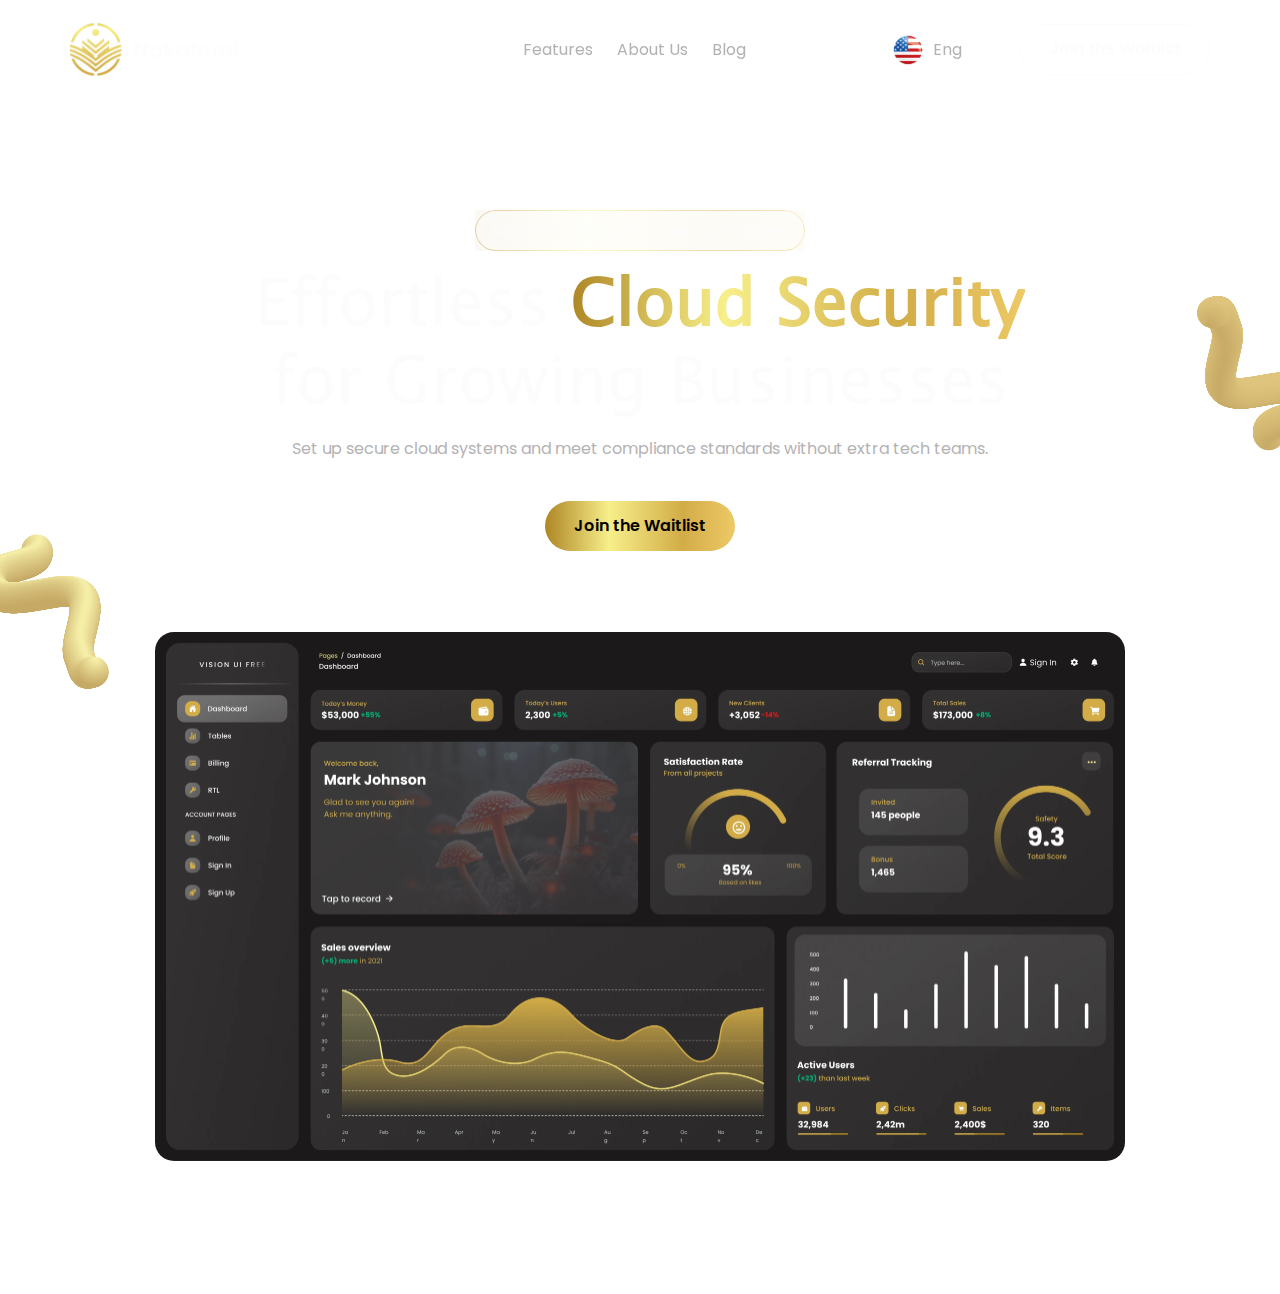
==== index.html @ a2f13bdf "remove-extra class" ====
<!DOCTYPE html>
<html lang="en">

<head>
    <meta charset="UTF-8">
    <meta name="viewport" content="width=device-width, initial-scale=1.0">
    <title>nakatomi</title>
    <link href="https://cdn.jsdelivr.net/npm/bootstrap@5.3.3/dist/css/bootstrap.min.css" rel="stylesheet"
        integrity="sha384-QWTKZyjpPEjISv5WaRU9OFeRpok6YctnYmDr5pNlyT2bRjXh0JMhjY6hW+ALEwIH" crossorigin="anonymous">
    <link rel="stylesheet" href="./assets/css/style.css">
</head>

<body>
    <header class="position-relative hero-bg">
        <!-- ellipse -->
        <div class="position-absolute hero-left-ellipse-pos">
            <img class="ellipse-opacity" src="./assets/images/svg/hero-left-ellip.svg" alt="hero-left-ellipse">
        </div>
        <div class="position-absolute hero-right-ellipse-pos d-md-block d-none">
            <img class="ellipse-opacity" src="./assets/images/svg/hero-right-ellip.svg" alt="hero-right-ellip">
        </div>

        <!--=-=-=-=-=-=-=-=-=-=-=-=- NAVBAR =-=-=-=-=-=-=-=-=-=-=-= -->
        <nav class="nav-py nav-modification position-relative z-99">
            <div class="container">
                <div class="d-flex align-items-center justify-content-between">
                    <a href="/" aria-label="page logo" class=""><img width="171" height="53"
                            src="./assets/images/webp/page-logo.webp" class="NakatomiCoLogo w-100" alt="bill-logo"></a>
                    <div class="d-flex align-items-center nav-gap">
                        <ul class="mb-0  ps-0 d-flex gap-4 align-items-center mobile-view">
                            <li>
                                <a onclick="closeNav()" aria-label="Features"
                                    class="nav-items fw-normal fs-md leading-117" href="#features">Features</a>
                            </li>
                            <li>
                                <a onclick="closeNav()" aria-label="About link"
                                    class="nav-items fw-normal fs-md leading-117" href="#about">About Us</a>
                            </li>
                            <li>
                                <a onclick="closeNav()" aria-label="Blog link"
                                    class="nav-items fw-normal fs-md leading-117" href="#blog">Blog</a>
                            </li>
                            <li class="d-sm-none">
                                <a href="#joinWaitlist" onclick="closeNav()">
                                    <button aria-label="join Waitlist"
                                        class="nav-btn d-sm-none d-block d-flex align-items-center fw-semibold fs-md leading-117">Join
                                        the Waitlist
                                    </button>
                                </a>
                            </li>
                        </ul>
                        <div class="d-flex align-items-center gap-4">
                            <div class="d-flex align-items-center gap-4">
                                <!-- dropdown -->
                                <div class="d-md-flex d-none align-items-center gap-10 language-btn  position-relative" onClick="toggleClass(event)">
                                    <img src="./assets/images/svg/united-kingdom.svg" alt="united-kingdom">
                                    <div class="d-flex align-items-center gap-10">
                                        <p class="fw-normal fs-md leading-150 clr-light-gray mb-0">Eng</p>
                                        <svg id="dropdown-arrow"  class="arrow" width="11" height="6" viewBox="0 0 11 6" fill="none"
                                            xmlns="http://www.w3.org/2000/svg">
                                            <path opacity="0.7" fill-rule="evenodd" clip-rule="evenodd"
                                                d="M0.351707 0.0401261C0.0763252 0.14691 -0.0635535 0.442275 0.0279114 0.72388C0.0635622 0.833646 0.175641 0.94844 2.61004 3.36866C4.46351 5.21138 5.18052 5.91109 5.24922 5.94424C5.38007 6.00739 5.52237 6.01709 5.66199 5.97237C5.77176 5.93723 5.8922 5.82124 8.32469 3.40839C10.3001 1.44894 10.8823 0.859697 10.9164 0.785377C10.9406 0.732656 10.9693 0.672884 10.9802 0.652542C11.0075 0.601929 11.0062 0.417033 10.9787 0.433904C10.9669 0.441146 10.9572 0.431752 10.9572 0.413007C10.9572 0.351041 10.8758 0.219122 10.7901 0.142224C10.6293 -0.00205074 10.3911 -0.0376027 10.1904 0.0527153C10.1368 0.0768071 9.33713 0.855182 7.79866 2.38066L5.48736 4.67241L3.16535 2.36937C1.03533 0.256761 0.834579 0.0634724 0.737623 0.0317759C0.600297 -0.0131061 0.482426 -0.01055 0.351707 0.0401261ZM0.00247113 0.551061C0.00247113 0.615498 0.00648238 0.641848 0.0113945 0.60964C0.0163067 0.577433 0.0163067 0.52469 0.0113945 0.492483C0.00648238 0.460275 0.00247113 0.486625 0.00247113 0.551061Z"
                                                fill="#FCFCFC" />
                                        </svg>
                                    </div>
                                    <div id="btn"
                                        class="d-flex flex-column gap-2 position-absolute dropdown-modification dropdown-position">
                                        <span
                                            class="fw-normal fs-md leading-150 text-black hover cursor-poniter">hindi</span>
                                        <span
                                            class="fw-normal fs-md leading-150 text-black hover cursor-poniter">Franch</span>
                                    </div>
                                </div>
                                <a href="#joinWaitlist">
                                    <button aria-label="join Waitlist"
                                        class="nav-btn d-none d-sm-block d-flex align-items-center fw-semibold fs-md leading-117">Join
                                        the Waitlist
                                    </button>
                                </a>
                            </div>
                            <div class="menu d-lg-none" onclick="openNav()">
                                <span></span>
                                <span class="my-2"></span>
                                <span></span>
                            </div>
                        </div>
                    </div>
                </div>
            </div>
        </nav>
        <!-- hero -->
        <div class="hero-padding">
            <div class="container">
                <div class="secure-text mx-auto">
                    <p class="ff-lucida fw-normal fs-sm leading-150 clr-white-smoke text-center mb-0">Secure Your Cloud,
                        Focus on Your Business</p>
                </div>
                <h1
                    class="ff-lucida fw-normal fs-5xl leading-120 max-w-817 clr-white-smoke text-center mx-auto pb-lg-1 pb-2 mb-lg-3 mb-0">
                    Effortless <span class="gradient-text fw-semibold ff-lucida">Cloud Security</span> for Growing
                    Businesses</h1>
                <p class="fw-normal fs-md leading-150 clr-light-gray text-center pb-md-4 pb-3 mb-lg-3 mb-0">Set up
                    secure
                    cloud systems and
                    meet compliance standards without extra tech teams.</p>
                <div class="mx-auto text-center"><button
                        class="common-btn fw-semibold fs-md leading-150 clr-dark-black hero-btn-mb">Join the
                        Waitlist</button></div>
                <div class="mx-auto text-center"><img width="970" height="529"
                        class="object-fit-cover object-position-top dashboard-image w-100"
                        src="./assets/images/webp/Dashboard.webp" alt="Dashboard"></div>
            </div>
        </div>
    </header>
    <script src="https://cdn.jsdelivr.net/npm/bootstrap@5.3.3/dist/js/bootstrap.bundle.min.js"
        integrity="sha384-YvpcrYf0tY3lHB60NNkmXc5s9fDVZLESaAA55NDzOxhy9GkcIdslK1eN7N6jIeHz"
        crossorigin="anonymous"></script>
    <script src="./assets/js/main.js"></script>
</body>

</html>
---- assets/css/style.css ----
@import url('https://fonts.googleapis.com/css2?family=Poppins:ital,wght@0,100;0,200;0,300;0,400;0,500;0,600;0,700;0,800;0,900;1,100;1,200;1,300;1,400;1,500;1,600;1,700;1,800;1,900&display=swap');
@import url(./root.css);

* {
    margin: 0;
    padding: 0;
    text-decoration: none !important;
    list-style-type: none !important;
    box-sizing: border-box;
    font-family: "Poppins", sans-serif;
}

@font-face {
    font-family: Lucida;
    src: url("/assets/fonts/lucida-sans/l_10646.ttf");
    font-display: swap;
}

.ff-lucida {
    font-family: "Lucida", sans-serif;
}

.container {
    max-width: 100% !important;
    padding-left: 20px !important;
    padding-right: 20px !important;
}

.gap-10 {
    gap: 10px;
}

.hero-bg {
    background-image: url(../images/png/hero-bg.png);
    background-size: 100% 100%;
    background-position: center;
}

.nav-modification {
    border-bottom: 1px solid;
    border-image: linear-gradient(90deg, rgba(255, 255, 255, 0) 10.42%, rgba(255, 255, 255, 0.2) 50%, rgba(255, 255, 255, 0) 89.59%)1;
    background: #FFFFFF05;
    backdrop-filter: blur(7px)
}

.nav-py {
    padding-top: 23px;
    padding-bottom: 23px;
}

.nav-gap {
    gap: 134px;
}

.language-btn {
    border: 1px solid var(--semi-transparent-white);
    backdrop-filter: blur(20px);
    background: var(--light-white);
    border-radius: 119px;
    padding: 8px 12px;
    cursor: pointer;
}

.nav-items {
    position: relative;
    color: var(--light-gray);
    transition: all 300ms linear;
}

.nav-items::after {
    position: absolute;
    content: "";
    bottom: -15%;
    left: 50%;
    width: 0;
    height: 1.2px;
    background: linear-gradient(90deg, #AE8625 0%, #F7EF8A 33.73%, #D2AC47 72.49%, #EDC967 100%);
    transition: all 0.3s linear;
    transform: translateX(-50%);
}

.nav-items:hover::after {
    width: 100%;
    right: 0;
}

.nav-items:hover {
    color: white;
}

.nav-btn {
    padding: 15px 28px;
    border: 1px solid var(--white-smoke);
    background: transparent;
    border-radius: 57px;
    transition: all 300ms ease;
    position: relative;
    overflow: hidden;
    color: var(--white-smoke);
    z-index: 1;
}

.nav-btn::before {
    content: "";
    position: absolute;
    top: 0;
    left: 0;
    width: 100%;
    height: 100%;
    background: linear-gradient(90deg, #AE8625 0%, #F7EF8A 33.73%, #D2AC47 72.49%, #EDC967 100%);
    transform: translateX(-100%);
    transition: transform 0.4s ease;
    z-index: -1 !important;
    border-radius: 4px;
    pointer-events: none;
}

.nav-btn:hover::before {
    transform: translateX(0);
}

.nav-btn:hover {
    color: black !important;
    border: 1px solid transparent;
    background: transparent;
}

/* hero */
.hero-padding {
    padding-top: 37px;
    padding-bottom: 133px;
}

.max-w-817 {
    max-width: 817px;
}

.object-position-top {
    object-position: top;
}

.secure-text {
    position: relative;
    max-width: fit-content;
    padding: 10px 16px;
    background: linear-gradient(90deg, rgba(174, 134, 37, 0.05) 0%, rgba(247, 239, 138, 0.05) 33.73%, rgba(210, 172, 71, 0.05) 72.49%, rgba(237, 201, 103, 0.05) 100%);
    backdrop-filter: blur(20px);
    margin-bottom: 10px;
}

.secure-text::before {
    content: "";
    position: absolute;
    inset: 0;
    border-radius: 26px;
    padding: 1px;
    background: linear-gradient(90deg, rgba(174, 134, 37, 0.4) 0%, rgba(247, 239, 138, 0.4) 33.73%, rgba(210, 172, 71, 0.4) 72.49%, rgba(237, 201, 103, 0.4) 100%);
    -webkit-mask:
        linear-gradient(#fff 0 0) content-box,
        linear-gradient(#fff 0 0);
    -webkit-mask-composite: xor;
    mask-composite: exclude;
}

.gradient-text {
    background: linear-gradient(90deg, #AE8625 0%, #F7EF8A 33.73%, #D2AC47 72.49%, #EDC967 100%);
    -webkit-background-clip: text;
    -webkit-text-fill-color: transparent;
}

.common-btn {
    background: linear-gradient(90deg, #AE8625 0%, #F7EF8A 33.73%, #D2AC47 72.49%, #EDC967 100%)border-box;
    padding: 9px 17px;
    border-radius: 57px;
    border: 1px solid transparent;
    transition: all 300ms ease;
    position: relative;
    overflow: hidden;
    color: var(--dark-black);
    z-index: 1;
}

.common-btn::before {
    content: "";
    position: absolute;
    top: 0;
    left: 0;
    width: 100%;
    height: 100%;
    background: white;
    transform: translateX(-100%);
    transition: transform 0.4s ease;
    z-index: -1 !important;
    border-radius: 4px;
    pointer-events: none;
}

.common-btn:hover::before {
    transform: translateX(0);
}

.common-btn:hover {
    color: #AE8625 !important;
    border: 1px solid #AE8625;
    background: transparent;
}

.dashboard-image {
    max-width: 320px;
    height: auto;
    border-radius: 19px;
}

.hero-left-ellipse-pos {
    top: 30%;
    left: 0;
}

.hero-right-ellipse-pos {
    top: 22%;
    right: 0;
}

.ellipse-opacity {
    opacity: 30%;
}

.hero-btn-mb {
    margin-bottom: 29px;
}

.z-99 {
    z-index: 99;
}


.dropdown-modification {
    background: linear-gradient(90deg, #AE8625 0%, #F7EF8A 33.73%, #D2AC47 72.49%, #EDC967 100%);
    width: 105px;
    padding: 10px;
    border-radius: 5px;
    opacity: 0;
    position: relative;
    z-index: -1;
}

.dropdown-position {
    top: 50px;
    left: 6px;
}

#btn.active.dropdown-modification {
    opacity: 1;
    z-index: 1;
    position: relative;
}

.arrow {
    transition: transform 0.3s ease;
}

.arrow.rotate {
    transform: rotate(180deg);
}

.hero-ellipse-modification {
    width: 316px;
    height: 316px;
    opacity: 26%;
    filter: blur(128px);
    background: linear-gradient(90deg, #AE8625 0%, #F7EF8A 33.73%, #D2AC47 72.49%, #EDC967 100%);
    bottom: 0;
    left: 0;
}

.nav-ellipse-modification {
    width: 361px;
    height: 361px;
    opacity: 20%;
    filter: blur(128px);
    background: linear-gradient(90deg, #AE8625 0%, #F7EF8A 33.73%, #D2AC47 72.49%, #EDC967 100%);
    top: 0;
    left: 0;
}


@media (max-width: 991.5px) {
    .menu {
        position: relative;
        z-index: 100;
        cursor: pointer;
    }

    .mobile-view {
        flex-direction: column;
        justify-content: center;
        align-items: center;
        width: 100%;
        height: 100vh;
        position: fixed;
        left: -100%;
        top: 0;
        z-index: 99;
        transition: all 300ms linear;
        background-color: black;
    }

    .overflow-hide {
        overflow: hidden;
    }

    .menu span:nth-child(1) {
        width: 40px;
        height: 4px;
        display: block;
        border-radius: 5px;
        background: linear-gradient(90deg, #AE8625 0%, #F7EF8A 33.73%, #D2AC47 72.49%, #EDC967 100%);
        transition: all 300ms linear;
    }

    .menu span:nth-child(2) {
        width: 40px;
        height: 4px;
        display: block;
        border-radius: 5px;
        background: linear-gradient(90deg, #AE8625 0%, #F7EF8A 33.73%, #D2AC47 72.49%, #EDC967 100%);
        transition: all 300ms linear;
    }

    .menu span:nth-child(3) {
        width: 40px;
        height: 4px;
        display: block;
        border-radius: 5px;
        background: linear-gradient(90deg, #AE8625 0%, #F7EF8A 33.73%, #D2AC47 72.49%, #EDC967 100%);
        transition: all 300ms linear;
    }

    .cross span:nth-child(1) {
        transition: all 300ms linear;
        transform: rotate(44deg) translateY(13px) translateX(2px);
        background: linear-gradient(90deg, #AE8625 0%, #F7EF8A 33.73%, #D2AC47 72.49%, #EDC967 100%);
    }

    .cross span:nth-child(2) {
        transform: translateX(-100%);
        transition: all 300ms linear;
        opacity: 0;
        background: linear-gradient(90deg, #AE8625 0%, #F7EF8A 33.73%, #D2AC47 72.49%, #EDC967 100%);
    }

    .cross span:nth-child(3) {
        transition: all 300ms linear;
        transform: rotate(-45deg) translateY(-14px) translateX(4px);
        background: linear-gradient(90deg, #AE8625 0%, #F7EF8A 33.73%, #D2AC47 72.49%, #EDC967 100%);
    }

}

@media (min-width:576px) {
    .dashboard-image {
        max-width: 600px;
        height: auto;
    }

    .hero-btn-mb {
        margin-bottom: 53px;
    }

    .common-btn {
        padding: 12px 28px;
    }

    .hero-padding {
        padding-top: 69px;
    }
}

@media (min-width:768px) {
    .container {
        max-width: 1180px !important;
    }
}

@media (min-width:992px) {
    .hero-btn-mb {
        margin-bottom: 81px;
    }

    .hero-padding {
        padding-top: 110px;
    }

    .dashboard-image {
        max-width: 970px;
        height: 529px;
    }
}

@media (min-width: 1200px) {
    .hero-left-ellipse-pos {
        top: 40%;
        left: 0;
    }

    .ellipse-opacity {
        opacity: 100%;
    }
}
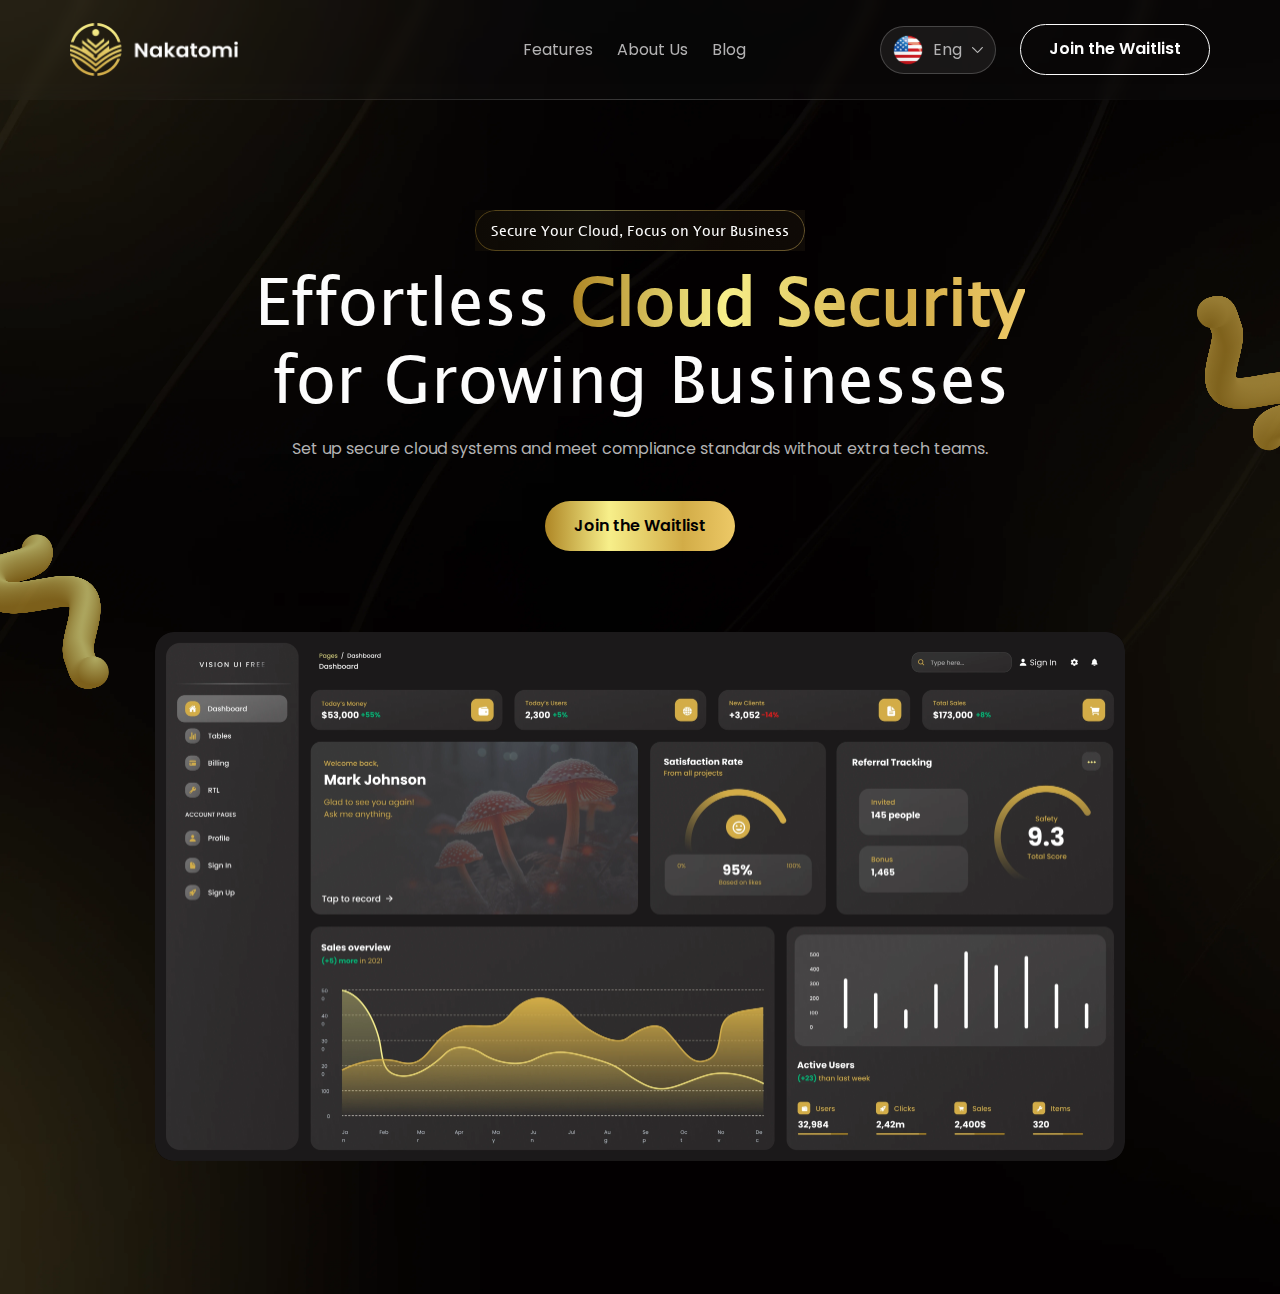
==== commit ca6ce1e3: "color-in root" ====
--- a/index.html
+++ b/index.html
@@ -51,7 +51,7 @@
                         </ul>
                         <div class="d-flex align-items-center gap-4">
                             <div class="d-flex align-items-center gap-4">
-                                <!-- dropdown -->
+                                <!--  -->
                                 <div class="d-md-flex d-none align-items-center gap-10 language-btn  position-relative" onClick="toggleClass(event)">
                                     <img src="./assets/images/svg/united-kingdom.svg" alt="united-kingdom">
                                     <div class="d-flex align-items-center gap-10">
--- a/assets/css/style.css
+++ b/assets/css/style.css
@@ -31,7 +31,7 @@
 }
 
 .hero-bg {
-    background-image: url(../images/png/hero-bg.png);
+    background-image: url(../images/webp/hero-bg.webp);
     background-size: 100% 100%;
     background-position: center;
 }
@@ -39,7 +39,7 @@
 .nav-modification {
     border-bottom: 1px solid;
     border-image: linear-gradient(90deg, rgba(255, 255, 255, 0) 10.42%, rgba(255, 255, 255, 0.2) 50%, rgba(255, 255, 255, 0) 89.59%)1;
-    background: #FFFFFF05;
+    background: var(--faint-white);
     backdrop-filter: blur(7px)
 }
 
@@ -200,8 +200,8 @@
 }
 
 .common-btn:hover {
-    color: #AE8625 !important;
-    border: 1px solid #AE8625;
+    color: var(--dark-gold) !important;
+    border: 1px solid var(--dark-gold);
     background: transparent;
 }
 
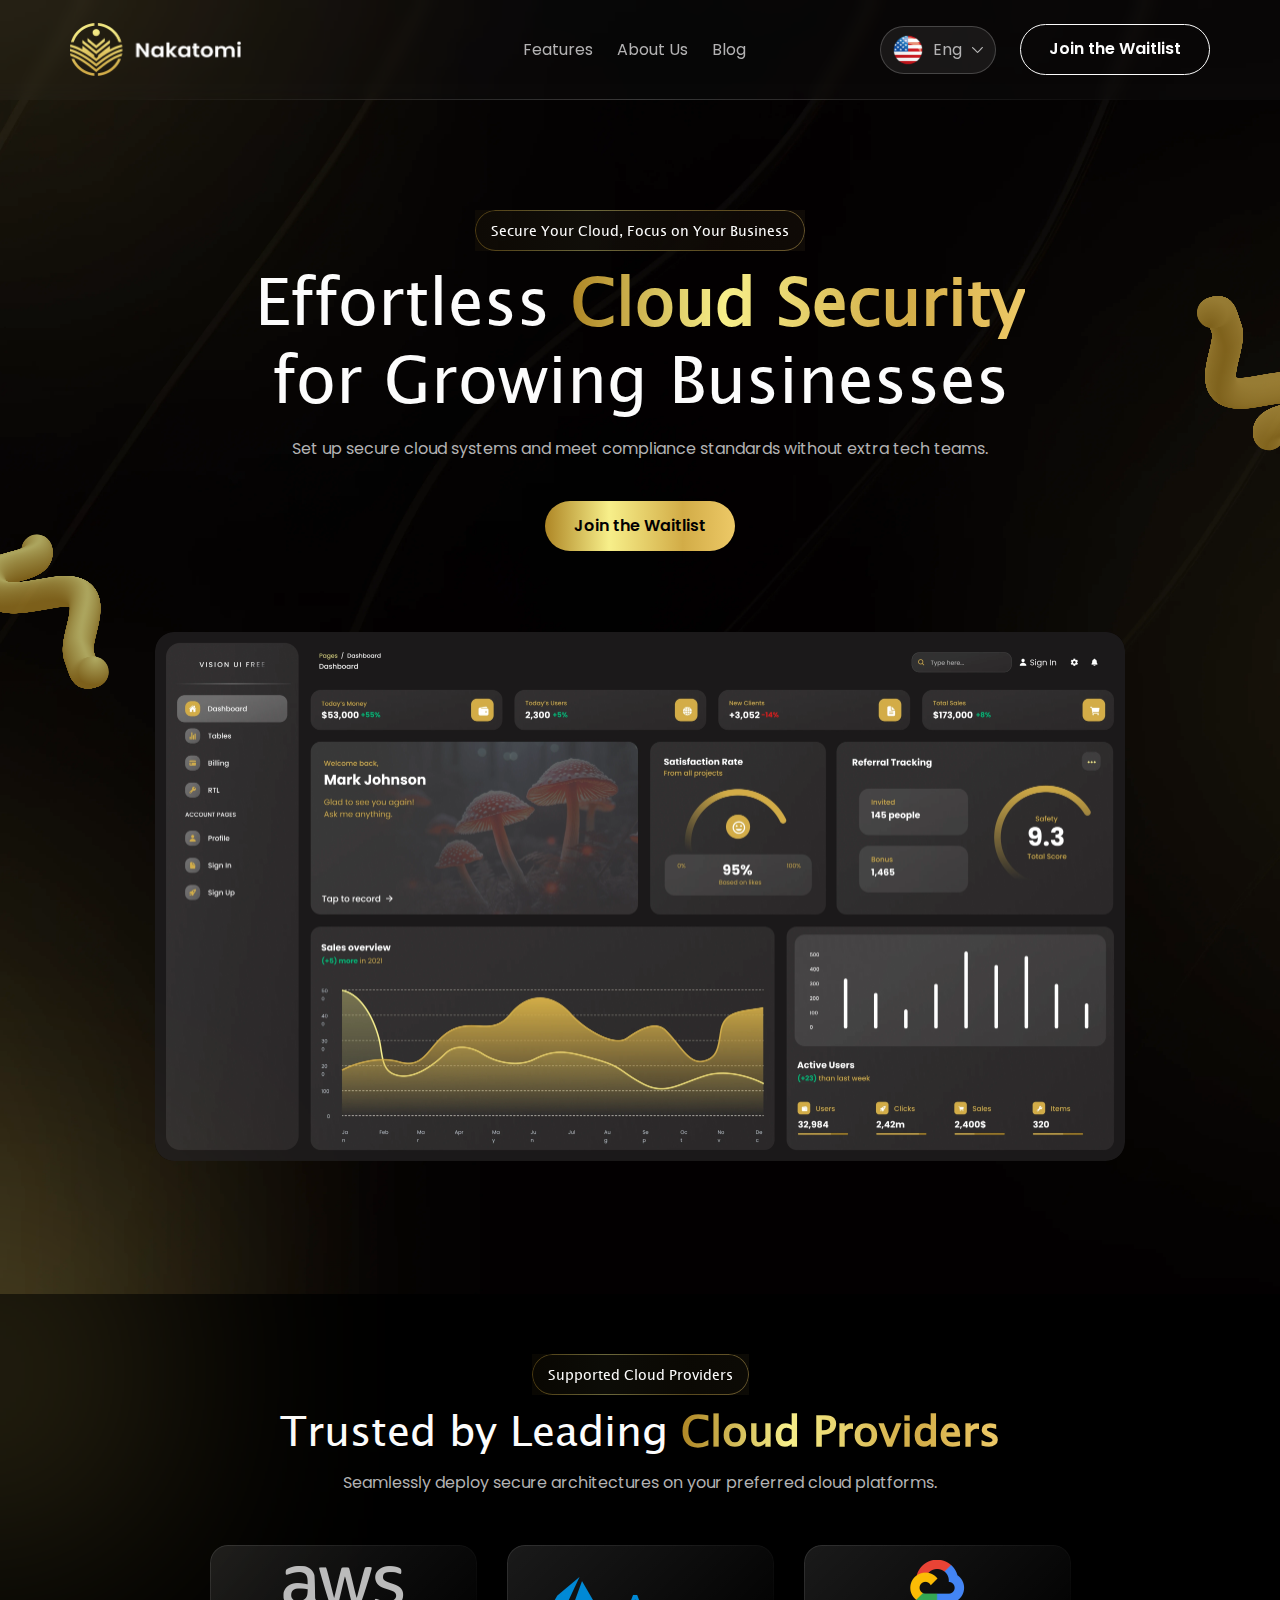
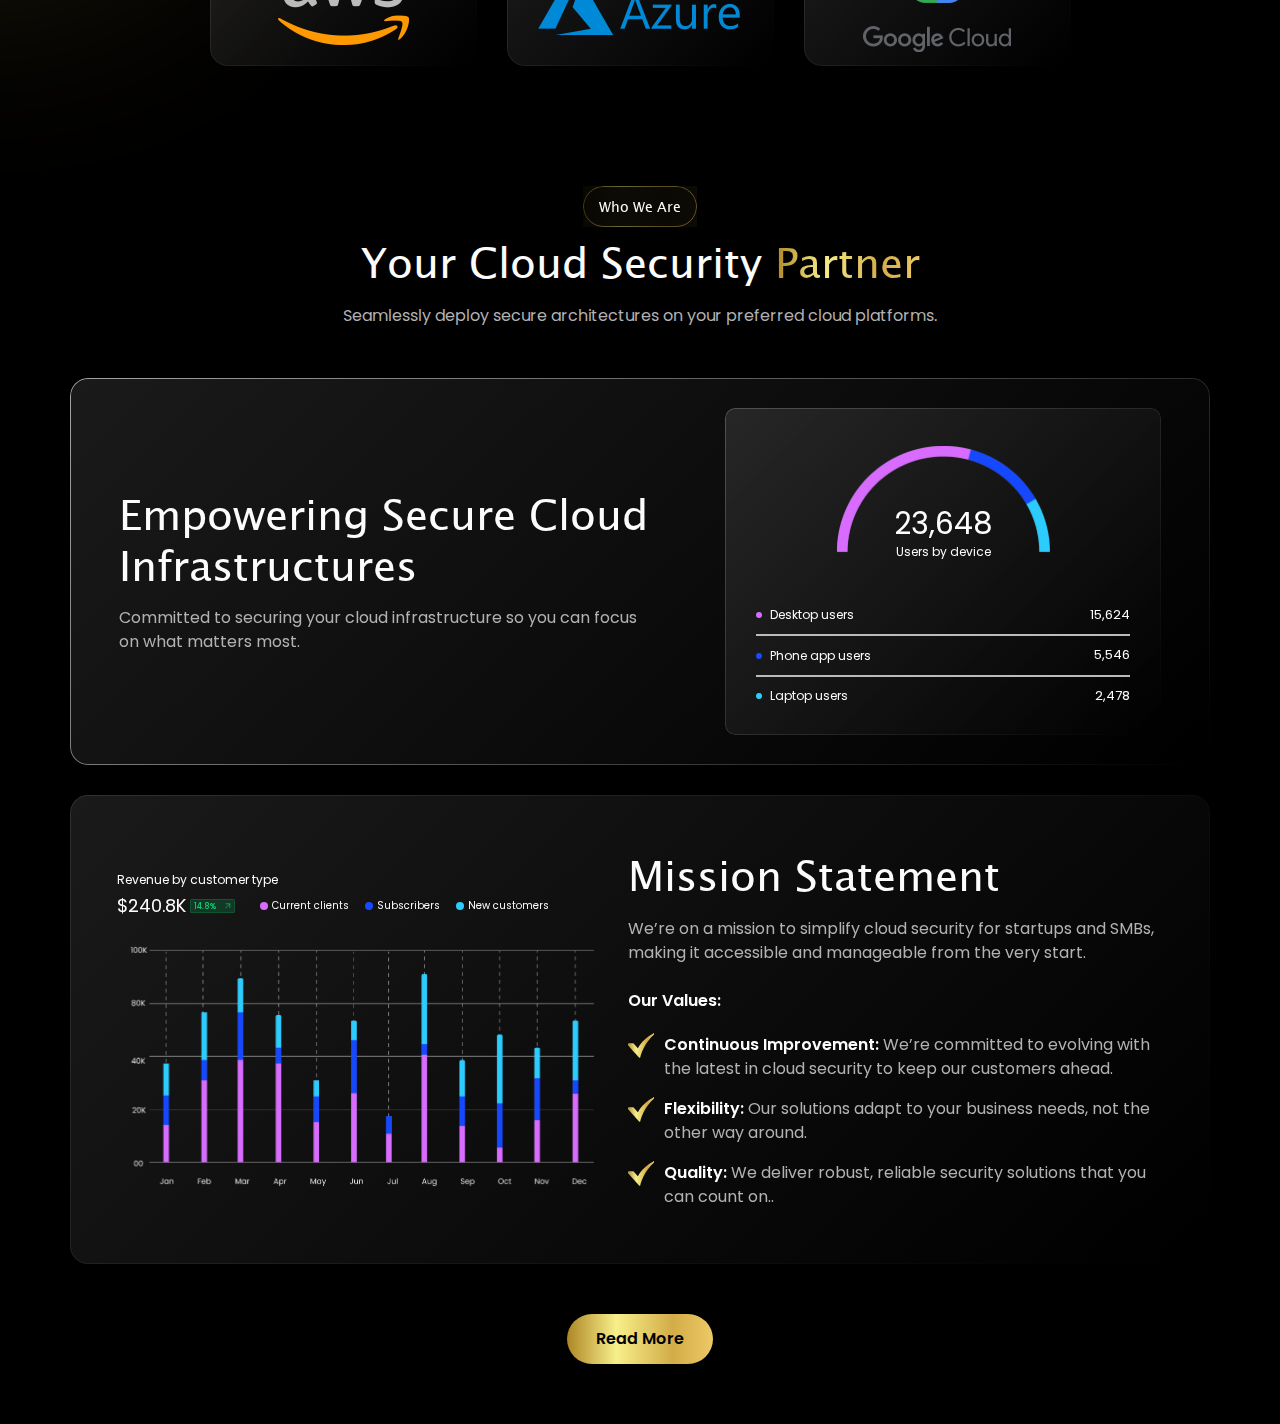
==== commit 9f5e4e21: "mission-statement done" ====
--- a/index.html
+++ b/index.html
@@ -25,7 +25,7 @@
             <div class="container">
                 <div class="d-flex align-items-center justify-content-between">
                     <a href="/" aria-label="page logo" class=""><img width="171" height="53"
-                            src="./assets/images/webp/page-logo.webp" class="NakatomiCoLogo w-100" alt="bill-logo"></a>
+                            src="./assets/images/webp/page-logo.webp" alt="nakatomi-logo"></a>
                     <div class="d-flex align-items-center nav-gap">
                         <ul class="mb-0  ps-0 d-flex gap-4 align-items-center mobile-view">
                             <li>
@@ -52,23 +52,24 @@
                         <div class="d-flex align-items-center gap-4">
                             <div class="d-flex align-items-center gap-4">
                                 <!--  -->
-                                <div class="d-md-flex d-none align-items-center gap-10 language-btn  position-relative" onClick="toggleClass(event)">
+                                <div class="d-md-flex d-none align-items-center gap-10 language-btn  position-relative"
+                                    onClick="toggleClass(event)">
                                     <img src="./assets/images/svg/united-kingdom.svg" alt="united-kingdom">
                                     <div class="d-flex align-items-center gap-10">
                                         <p class="fw-normal fs-md leading-150 clr-light-gray mb-0">Eng</p>
-                                        <svg id="dropdown-arrow"  class="arrow" width="11" height="6" viewBox="0 0 11 6" fill="none"
-                                            xmlns="http://www.w3.org/2000/svg">
+                                        <svg id="dropdown-arrow" class="arrow" width="11" height="6" viewBox="0 0 11 6"
+                                            fill="none" xmlns="http://www.w3.org/2000/svg">
                                             <path opacity="0.7" fill-rule="evenodd" clip-rule="evenodd"
                                                 d="M0.351707 0.0401261C0.0763252 0.14691 -0.0635535 0.442275 0.0279114 0.72388C0.0635622 0.833646 0.175641 0.94844 2.61004 3.36866C4.46351 5.21138 5.18052 5.91109 5.24922 5.94424C5.38007 6.00739 5.52237 6.01709 5.66199 5.97237C5.77176 5.93723 5.8922 5.82124 8.32469 3.40839C10.3001 1.44894 10.8823 0.859697 10.9164 0.785377C10.9406 0.732656 10.9693 0.672884 10.9802 0.652542C11.0075 0.601929 11.0062 0.417033 10.9787 0.433904C10.9669 0.441146 10.9572 0.431752 10.9572 0.413007C10.9572 0.351041 10.8758 0.219122 10.7901 0.142224C10.6293 -0.00205074 10.3911 -0.0376027 10.1904 0.0527153C10.1368 0.0768071 9.33713 0.855182 7.79866 2.38066L5.48736 4.67241L3.16535 2.36937C1.03533 0.256761 0.834579 0.0634724 0.737623 0.0317759C0.600297 -0.0131061 0.482426 -0.01055 0.351707 0.0401261ZM0.00247113 0.551061C0.00247113 0.615498 0.00648238 0.641848 0.0113945 0.60964C0.0163067 0.577433 0.0163067 0.52469 0.0113945 0.492483C0.00648238 0.460275 0.00247113 0.486625 0.00247113 0.551061Z"
                                                 fill="#FCFCFC" />
                                         </svg>
                                     </div>
                                     <div id="btn"
-                                        class="d-flex flex-column gap-2 position-absolute dropdown-modification dropdown-position">
+                                        class="d-flex flex-column position-absolute dropdown-modification dropdown-position">
                                         <span
-                                            class="fw-normal fs-md leading-150 text-black hover cursor-poniter">hindi</span>
+                                            class="fw-normal fs-md leading-150 dropdown-option clr-light-gray cursor-poniter">hindi</span>
                                         <span
-                                            class="fw-normal fs-md leading-150 text-black hover cursor-poniter">Franch</span>
+                                            class="fw-normal fs-md leading-150 dropdown-option clr-light-gray cursor-poniter">Franch</span>
                                     </div>
                                 </div>
                                 <a href="#joinWaitlist">
@@ -112,6 +113,193 @@
             </div>
         </div>
     </header>
+    <!-- Supported Cloud
+                    Providers -->
+    <section class="bg-black section-spacing position-relative">
+        <div class="cloud-provider-ellipse position-cloud-ellipse position-absolute"></div>
+        <div class="container">
+            <div class="secure-text mx-auto">
+                <p class="ff-lucida fw-normal fs-sm leading-150 clr-white-smoke text-center mb-0">Supported Cloud
+                    Providers</p>
+            </div>
+            <h2 class="common-heading ff-lucida text-center mb-lg-3 mb-2">Trusted by Leading <span
+                    class="gradient-text ff-lucida fw-semibold">Cloud Providers</span></h2>
+            <p class="common-para para-pb text-center mb-0">Seamlessly deploy secure architectures on your preferred
+                cloud
+                platforms.
+            </p>
+            <div class="d-flex flex-wrap align-items-center justify-content-center cloud-provider-box-gap">
+                <div class="cloud-provider-box d-flex justify-content-center align-items-center"><img
+                        class="cloud-image h-auto" width="131" height="79" class="object-fit-cover"
+                        src="./assets/images/webp/aws.webp" alt="aws"></div>
+                <div class="cloud-provider-box d-flex justify-content-center align-items-center"><img
+                        class="cloud-image2 h-auto" width="213" height="71" class="object-fit-cover"
+                        src="./assets/images/webp/azure.webp" alt="azure"></div>
+                <div class="cloud-provider-box d-flex justify-content-center align-items-center"><img
+                        class="cloud-image3 h-auto" width="148" height="92" class="object-fit-cover"
+                        src="./assets/images/webp/google-cloud.webp" alt="google-cloud"></div>
+            </div>
+        </div>
+    </section>
+    <!-- ===================Who We Are================= -->
+    <section class="bg-black section-spacing">
+        <div class="container">
+            <div class="secure-text mx-auto">
+                <p class="ff-lucida fw-normal fs-sm leading-150 clr-white-smoke text-center mb-0">Who We Are</p>
+            </div>
+            <h2 class="common-heading ff-lucida text-center mb-lg-3 mb-2">Your Cloud Security <span
+                    class="gradient-text ff-lucida">Partner</span></h2>
+            <p class="common-para text-center para-pb mb-0">Seamlessly deploy secure architectures on your preferred
+                cloud
+                platforms.
+            </p>
+            <!-- ==============empowering-box=================== -->
+            <div class="empowering-box-modification">
+                <div class="row flex-lg-row flex-column-reverse justify-content-between align-items-center">
+                    <div class="w-lg-55 px-3 mt-lg-0 mt-4">
+                        <h2 class="common-heading ff-lucida mb-lg-3 mb-2 max-w-536 center-text">Empowering Secure Cloud
+                            Infrastructures</h2>
+                        <p class="common-para max-w-523 center-text mb-0">Committed to securing your cloud
+                            infrastructure so
+                            you can
+                            focus on
+                            what matters most.
+                        </p>
+                    </div>
+                    <div class="w-lg-45 px-3 d-flex justify-content-lg-end justify-content-center">
+                        <div class="user-ratio-box position-relative w-100">
+                            <div class="d-flex justify-content-center">
+                                <img class="user-ratio-image h-auto" width="213" height="113"
+                                    src="./assets/images/webp/user-ratio.webp" alt="user-ratio">
+                            </div>
+                            <div class="user-padding">
+                                <p class="fw-normal leading-141 fs-3xl text-white text-center mb-0">23,648</p>
+                                <p class="fw-normal leading-100 fs-xsm clr-white-smoke text-center mb-0">Users by device
+                                </p>
+                            </div>
+                            <div class="d-flex align-items-center justify-content-between">
+                                <div class="d-flex align-items-center gap-2">
+                                    <div class="dot bg-dark-pink"></div>
+                                    <p class="fw-normal fs-xsm leading-113 clr-white-smoke mb-0">Desktop users</p>
+                                </div>
+                                <p class="fw-normal fs-custom-xsm leading-112 clr-white-smoke mb-0">15,624</p>
+                            </div>
+                            <div class="user-border-bottom"></div>
+                            <div class="d-flex align-items-center justify-content-between">
+                                <div class="d-flex align-items-center gap-2">
+                                    <div class="dot bg-blue"></div>
+                                    <p class="fw-normal fs-xsm leading-113 clr-white-smoke mb-0">Phone app users</p>
+                                </div>
+                                <p class="fw-normal fs-custom-xsm leading-112 clr-white-smoke mb-0">5,546</p>
+                            </div>
+                            <div class="user-border-bottom"></div>
+                            <div class="d-flex align-items-center justify-content-between">
+                                <div class="d-flex align-items-center gap-2">
+                                    <div class="dot bg-sky-blue"></div>
+                                    <p class="fw-normal fs-xsm leading-113 clr-white-smoke mb-0">Laptop users</p>
+                                </div>
+                                <p class="fw-normal fs-custom-xsm leading-112 clr-white-smoke mb-0">2,478</p>
+                            </div>
+                        </div>
+                    </div>
+                </div>
+            </div>
+            <!-- ========================mission-statement===================== -->
+            <div class="statement-box">
+                <div class="d-flex flex-wrap justify-content-center mission-statement-gap">
+                    <div class="w-lg-48 mt-lg-4 mt-0">
+                        <div class="d-flex flex-column justify-content-center align-items-start">
+                            <p class="fw-normal fs-xsm leading-100 clr-white-smoke mb-0 mb-2 e">Revenue by customer type
+                            </p>
+                            <div class="d-flex align-items-center customer-type-spacing flex-wrap">
+                                <div class="d-flex align-items-center">
+                                    <p class="fw-normal fs-lg leading-133 text-white mb-0 me-1">$240.8K</p>
+                                    <div class="d-flex align-items-center gap-2 bg-light-green green-text-modification">
+                                        <p class="fw-medium fs-xxs leading-141 clr-green mb-0">14.8%</p>
+                                        <svg width="7" height="8" viewBox="0 0 7 8" fill="none"
+                                            xmlns="http://www.w3.org/2000/svg">
+                                            <g clip-path="url(#clip0_197_2678)">
+                                                <path d="M1.65323 5.99561L5.8501 1.79874" stroke="#14CA74"
+                                                    stroke-width="0.62953" stroke-linecap="round"
+                                                    stroke-linejoin="round" />
+                                                <path d="M5.8501 5.75537V1.79855H1.89328" stroke="#14CA74"
+                                                    stroke-width="0.62953" stroke-linecap="round"
+                                                    stroke-linejoin="round" />
+                                            </g>
+                                            <defs>
+                                                <clipPath id="clip0_197_2678">
+                                                    <rect width="6.2953" height="6.2953" fill="white"
+                                                        transform="translate(0.604004 0.749512)" />
+                                                </clipPath>
+                                            </defs>
+                                        </svg>
+                                    </div>
+                                </div>
+                                <div class="d-flex align-items-center gap-3">
+                                    <div class="d-flex align-items-center gap-1">
+                                        <div class="mission-dot bg-dark-pink"></div>
+                                        <p class="fw-normal fs-custom-xxs leading-141 clr-white-smoke mb-0">Current
+                                            clients</p>
+                                    </div>
+                                    <div class="d-flex align-items-center gap-1">
+                                        <div class="mission-dot bg-blue"></div>
+                                        <p class="fw-normal fs-custom-xxs leading-141 clr-white-smoke mb-0">Subscribers
+                                        </p>
+                                    </div>
+                                    <div class="d-flex align-items-center gap-1">
+                                        <div class="mission-dot bg-sky-blue"></div>
+                                        <p class="fw-normal fs-custom-xxs leading-141 clr-white-smoke mb-0">New
+                                            customers</p>
+                                    </div>
+                                </div>
+                            </div>
+                            <img width="477" height="249" class="w-100 mission-statement-img object-fit-cover h-auto"
+                                src="./assets/images/png/mission-statement-ratio.png" alt="mission-statement-ratio">
+                        </div>
+                    </div>
+                    <div class="w-lg-50 mt-lg-0 mt-md-4 mt-2">
+                        <h2 class="common-heading ff-lucida mb-lg-3 mb-2 center-text">Mission Statement </h2>
+                        <p class="common-para pb-md-4 pb-3 mb-0 max-w-539 center-text">We’re on a mission to simplify
+                            cloud
+                            security for
+                            startups
+                            and SMBs, making it accessible and manageable from the very
+                            start.
+                        </p>
+                        <p class="fw-semibold fs-md leading-150 clr-white-smoke pb-lg-3 pb-2 mb-lg-1 mb-0 center-text">
+                            Our Values:</p>
+                        <div class="d-flex align-items-start gap-10 mb-3">
+                            <img class="object-fit-cover tik-size" src="./assets/images/svg/tik-mark.svg"
+                                alt="tik-mark">
+                            <p class="common-para max-w-497 mb-0"><span
+                                    class="fw-semibold clr-white-smoke">Continuous
+                                    Improvement:</span> We’re committed to evolving with the latest in cloud security to
+                                keep
+                                our customers ahead.</p>
+                        </div>
+                        <div class="d-flex align-items-start gap-10 mb-3">
+                            <img class="object-fit-cover tik-size" src="./assets/images/svg/tik-mark.svg"
+                                alt="tik-mark">
+                            <p class="common-para max-w-497 mb-0"><span
+                                    class="fw-semibold clr-white-smoke">Flexibility: </span>Our
+                                solutions adapt to your business needs, not the other way around.</p>
+                        </div>
+                        <div class="d-flex align-items-start gap-10">
+                            <img class="object-fit-cover tik-size" src="./assets/images/svg/tik-mark.svg"
+                                alt="tik-mark">
+                            <p class="common-para max-w-497 mb-0"><span
+                                    class="fw-semibold clr-white-smoke">Quality:</span> We
+                                deliver robust, reliable security solutions that you can count on..</p>
+                        </div>
+                    </div>
+                </div>
+            </div>
+            <div class="mx-auto text-center"><button
+                    class="common-btn fw-semibold fs-md leading-150 clr-dark-black mission-btn-mt">Read More</button>
+            </div>
+        </div>
+    </section>
+
     <script src="https://cdn.jsdelivr.net/npm/bootstrap@5.3.3/dist/js/bootstrap.bundle.min.js"
         integrity="sha384-YvpcrYf0tY3lHB60NNkmXc5s9fDVZLESaAA55NDzOxhy9GkcIdslK1eN7N6jIeHz"
         crossorigin="anonymous"></script>
--- a/assets/css/style.css
+++ b/assets/css/style.css
@@ -85,7 +85,7 @@
 }
 
 .nav-items:hover {
-    color: white;
+    color: var(--dark-gold);
 }
 
 .nav-btn {
@@ -235,9 +235,9 @@
 
 
 .dropdown-modification {
-    background: linear-gradient(90deg, #AE8625 0%, #F7EF8A 33.73%, #D2AC47 72.49%, #EDC967 100%);
+    background: black;
+    border: 1px solid var(--dark-gold);
     width: 105px;
-    padding: 10px;
     border-radius: 5px;
     opacity: 0;
     position: relative;
@@ -253,6 +253,14 @@
     opacity: 1;
     z-index: 1;
     position: relative;
+}
+
+.dropdown-option {
+    padding: 5px;
+}
+
+.dropdown-position .dropdown-option:hover {
+    color: var(--dark-gold);
 }
 
 .arrow {
@@ -283,8 +291,238 @@
     left: 0;
 }
 
+/* Supported Cloud Providers */
+.section-spacing {
+    padding-top: 28px;
+    padding-bottom: 28px;
+}
+
+.common-heading {
+    font-size: var(--fs-3xxl);
+    font-weight: 400;
+    line-height: 120%;
+    color: var(--white-smoke);
+}
+
+.common-para {
+    font-size: var(--fs-md);
+    font-weight: 400;
+    line-height: 150%;
+    color: var(--light-gray);
+}
+
+.para-pb {
+    padding-bottom: 25px;
+}
+
+.cloud-provider-box {
+    position: relative;
+    max-width: 214px;
+    width: 100%;
+    height: 100px;
+    border-radius: 18px;
+    background: linear-gradient(315.97deg, rgba(255, 255, 255, 0) 1.86%, rgba(255, 255, 255, 0.1) 99.45%);
+    transition: all 300ms linear;
+}
+
+.cloud-provider-box::before {
+    content: "";
+    position: absolute;
+    inset: 0;
+    border-radius: 18px;
+    padding: 1px;
+    background: linear-gradient(135.38deg, rgba(255, 255, 255, 0.1) 0.59%, rgba(255, 255, 255, 0) 99.41%);
+    -webkit-mask:
+        linear-gradient(#fff 0 0) content-box,
+        linear-gradient(#fff 0 0);
+    -webkit-mask-composite: xor;
+    mask-composite: exclude;
+    transition: all 300ms linear;
+}
+
+.cloud-provider-box:hover::before {
+    transition: all 300ms linear;
+    background: linear-gradient(135.38deg, rgba(255, 255, 255, 0.6) 0.59%, rgba(255, 255, 255, 0) 99.41%);
+}
+
+.cloud-provider-box-gap {
+    gap: 30px;
+}
+
+.cloud-provider-ellipse {
+    width: 361px;
+    height: 361px;
+    background: linear-gradient(90deg, #AE8625 0%, #F7EF8A 33.73%, #D2AC47 72.49%, #EDC967 100%);
+    opacity: 18%;
+    filter: blur(126px);
+}
+
+.position-cloud-ellipse {
+    top: -101px;
+    left: -200px;
+}
+
+/* =======================who we are================= */
+
+
+.user-ratio-box {
+    border-radius: 10px;
+    max-width: 436px;
+    padding: 20px;
+    background: linear-gradient(315.97deg, rgba(255, 255, 255, 0) 1.86%, rgba(255, 255, 255, 0.1) 99.45%);
+}
+
+.user-ratio-box::before {
+    content: "";
+    position: absolute;
+    inset: 0;
+    border-radius: 10px;
+    padding: 1px;
+    background: linear-gradient(135.38deg, rgba(255, 255, 255, 0.2) 0.59%, rgba(255, 255, 255, 0) 99.41%);
+    -webkit-mask:
+        linear-gradient(#fff 0 0) content-box,
+        linear-gradient(#fff 0 0);
+    -webkit-mask-composite: xor;
+    mask-composite: exclude;
+    transition: all 300ms linear;
+    z-index: -1;
+}
+
+.user-padding {
+    margin-top: -25px;
+    padding-bottom: 34px;
+}
+
+.ratio-img-position {
+    left: 184px;
+}
+
+.dot {
+    width: 6px;
+    height: 6px;
+    border-radius: 50%;
+}
+
+.user-border-bottom {
+    border: 0.51px solid var(--medium-gray);
+    margin: 12px 0;
+}
+
+.empowering-box-modification {
+    border-radius: 18px;
+    padding: 15px;
+    background: linear-gradient(315.97deg, rgba(255, 255, 255, 0) 1.86%, rgba(255, 255, 255, 0.1) 99.45%);
+    backdrop-filter: blur(20px)
+}
+
+.empowering-box-modification::before {
+    content: "";
+    position: absolute;
+    inset: 0;
+    border-radius: 18px;
+    padding: 1px;
+    background: linear-gradient(135.38deg, rgba(255, 255, 255, 0.6) 0.59%, rgba(255, 255, 255, 0) 99.41%) border-box;
+    -webkit-mask:
+        linear-gradient(#fff 0 0) content-box,
+        linear-gradient(#fff 0 0);
+    -webkit-mask-composite: xor;
+    mask-composite: exclude;
+    transition: all 300ms linear;
+    z-index: -1;
+}
+
+.user-ratio-image {
+    max-width: 150px
+}
+
+/* mission-statement */
+.tik-size {
+    width: 15px;
+    height: 15px;
+}
+
+.gap-10 {
+    gap: 10px;
+}
+
+.mission-statement-img {
+    max-width: 300px;
+    height: 249px;
+}
+
+.green-text-modification {
+    height: 14px;
+    padding: 2px 3px;
+    max-width: fit-content;
+    border: 0.47px solid var(--light-green);
+    border-radius: 1.57px;
+}
+
+.mission-dot {
+    width: 8px;
+    height: 8px;
+    border-radius: 50%;
+}
+
+.customer-type-spacing {
+    gap: 10px;
+    margin-bottom: 25px;
+}
+
+.statement-box {
+    border-radius: 18px;
+    padding: 20px;
+    background: linear-gradient(315.97deg, rgba(255, 255, 255, 0) 1.86%, rgba(255, 255, 255, 0.1) 99.45%);
+    backdrop-filter: blur(20px);
+    margin-top: 30px;
+}
+
+.statement-box::before {
+    content: "";
+    position: absolute;
+    inset: 0;
+    border-radius: 18px;
+    padding: 1px;
+    background: linear-gradient(135.38deg, rgba(255, 255, 255, 0.1) 0.59%, rgba(255, 255, 255, 0) 99.41%);
+    -webkit-mask:
+        linear-gradient(#fff 0 0) content-box,
+        linear-gradient(#fff 0 0);
+    -webkit-mask-composite: xor;
+    mask-composite: exclude;
+    transition: all 300ms linear;
+    z-index: -1;
+}
+
+.mission-btn-mt {
+    margin-top: 35px;
+}
+
+.mission-statement-gap {
+    gap: 11px;
+}
+
+.cloud-image {
+    max-width: 85px;
+}
+
+.cloud-image2 {
+    max-width: 135px;
+}
+
+.cloud-image3 {
+    max-width: 100px;
+
+}
 
 @media (max-width: 991.5px) {
+    .center-text {
+        text-align: center;
+    }
+
+    .mission-statement-img {
+        margin: 0 auto;
+    }
+
     .menu {
         position: relative;
         z-index: 100;
@@ -358,6 +596,12 @@
 }
 
 @media (min-width:576px) {
+
+    .section-spacing {
+        padding-top: 32px;
+        padding-bottom: 32px;
+    }
+
     .dashboard-image {
         max-width: 600px;
         height: auto;
@@ -374,15 +618,64 @@
     .hero-padding {
         padding-top: 69px;
     }
-}
+
+    .empowering-box-modification {
+        padding: 30px;
+    }
+
+    .statement-box {
+        padding: 30px;
+    }
+}
+
 
 @media (min-width:768px) {
     .container {
         max-width: 1180px !important;
     }
+
+    .section-spacing {
+        padding-top: 40px;
+        padding-bottom: 40px;
+    }
+
+    .cloud-provider-box {
+        max-width: 267px;
+        height: 121px;
+    }
+
+    .cloud-image {
+        max-width: 131px;
+    }
+
+    .cloud-image2 {
+        max-width: 213px;
+    }
+
+    .cloud-image3 {
+        max-width: 148px;
+    }
+
+    .mission-statement-img {
+        max-width: 477px;
+    }
+
+    .tik-size {
+        width: 26px;
+        height: 26px;
+    }
 }
 
 @media (min-width:992px) {
+    .section-spacing {
+        padding-top: 48px;
+        padding-bottom: 48px;
+    }
+
+    .para-pb {
+        padding-bottom: 35px;
+    }
+
     .hero-btn-mb {
         margin-bottom: 81px;
     }
@@ -395,9 +688,80 @@
         max-width: 970px;
         height: 529px;
     }
+
+    .cloud-box-gap {
+        gap: 55px;
+    }
+
+    .w-lg-45 {
+        width: 45%;
+    }
+
+    .w-lg-55 {
+        width: 55%;
+    }
+
+    .w-lg-48 {
+        width: 48%;
+    }
+
+    .w-lg-50 {
+        width: 50%;
+    }
+
+    .max-w-536 {
+        max-width: 536px;
+    }
+
+    .max-w-523 {
+        max-width: 523px;
+    }
+
+    .max-w-539 {
+        max-width: 539px;
+    }
+
+    .max-w-497 {
+        max-width: 497px;
+    }
+
+    .customer-type-spacing {
+        gap: 25px;
+        margin-bottom: 25px;
+    }
+
+    .empowering-box-modification {
+        padding: 30px 45px;
+    }
+
+    .statement-box {
+        padding: 55px 39px 55px 36px;
+    }
+
+    .user-ratio-box {
+        padding: 38px 31px 32px;
+    }
+
+    .user-ratio-image {
+        max-width: 213px;
+    }
+
+    .user-padding {
+        margin-top: -50px;
+        padding-bottom: 50px;
+    }
+
+    .mission-btn-mt {
+        margin-top: 50px;
+    }
 }
 
 @media (min-width: 1200px) {
+    .section-spacing {
+        padding-top: 60px;
+        padding-bottom: 60px;
+    }
+
     .hero-left-ellipse-pos {
         top: 40%;
         left: 0;
@@ -406,4 +770,19 @@
     .ellipse-opacity {
         opacity: 100%;
     }
+
+    .mission-statement-gap {
+        gap: 0;
+    }
+
+    .para-pb {
+        padding-bottom: 50px;
+    }
+}
+
+@media (min-width:1400px) {
+    .section-spacing {
+        padding-top: 75px;
+        padding-bottom: 75px;
+    }
 }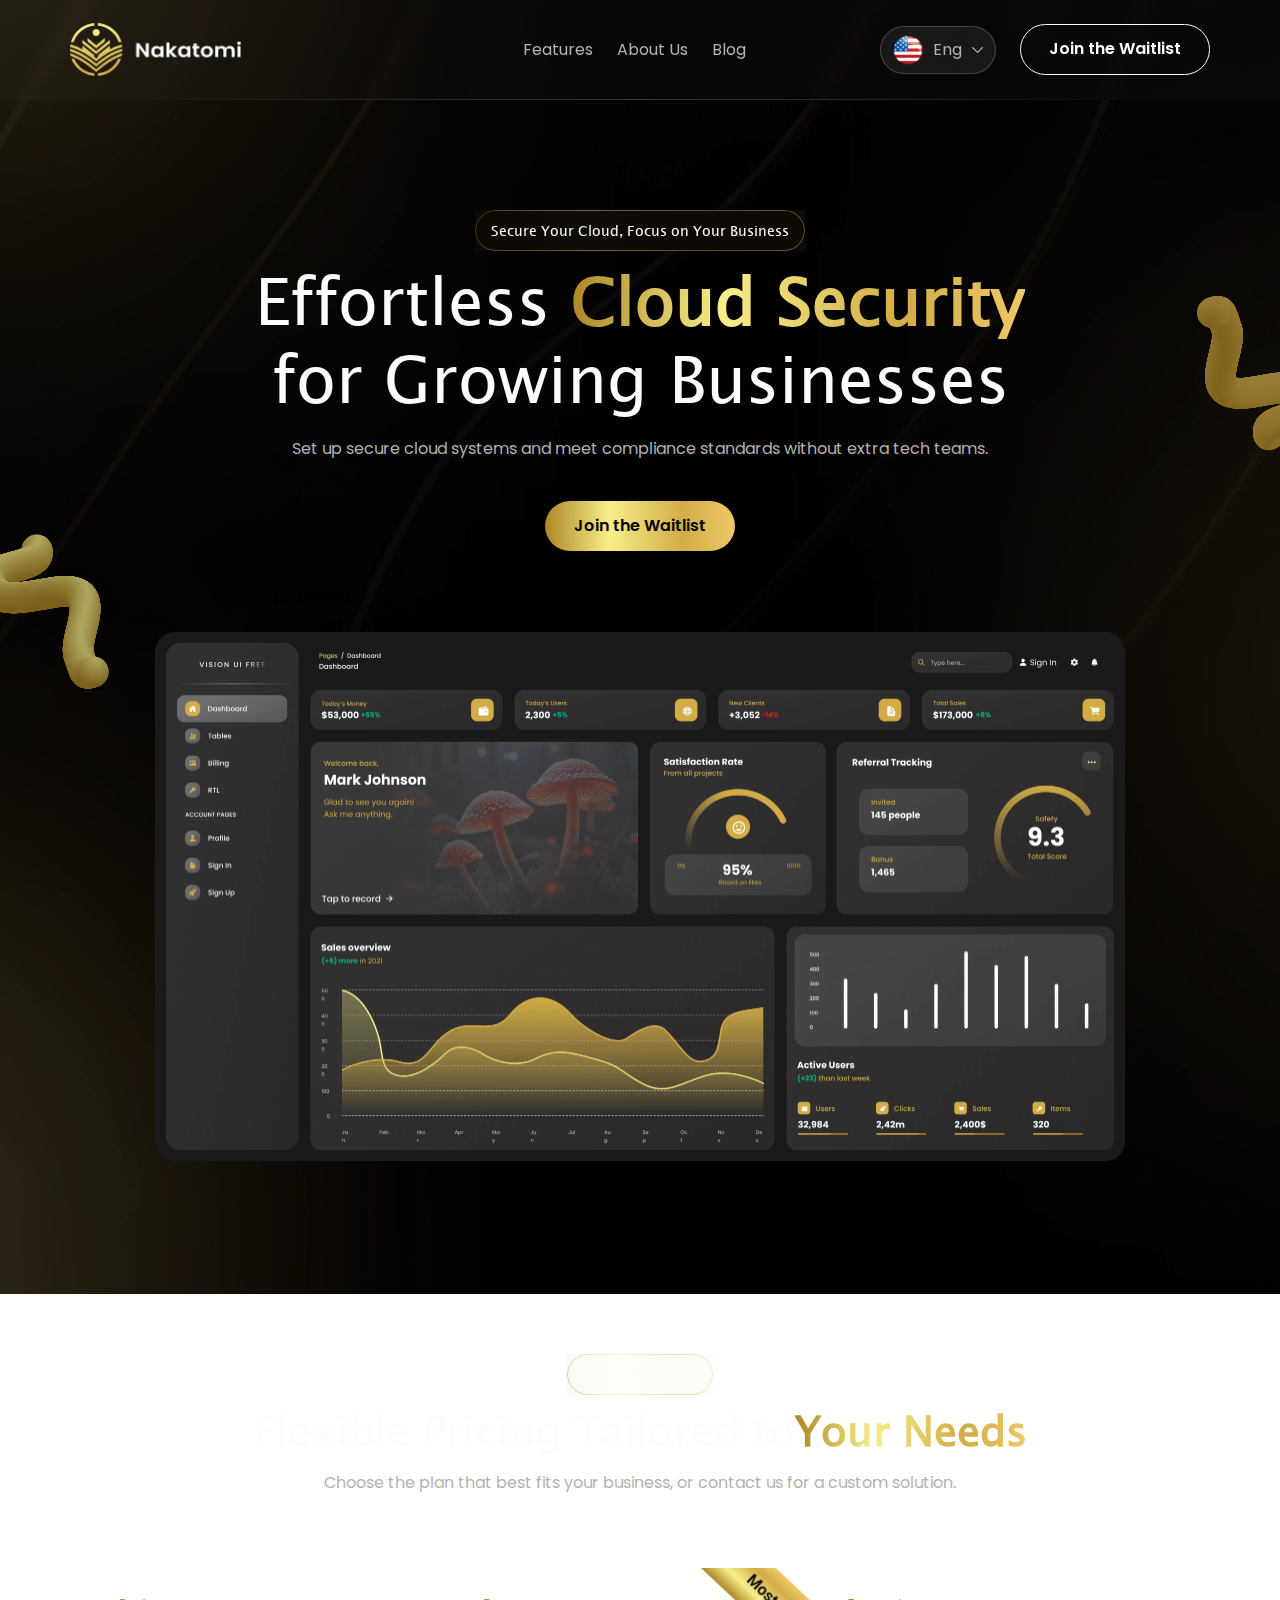
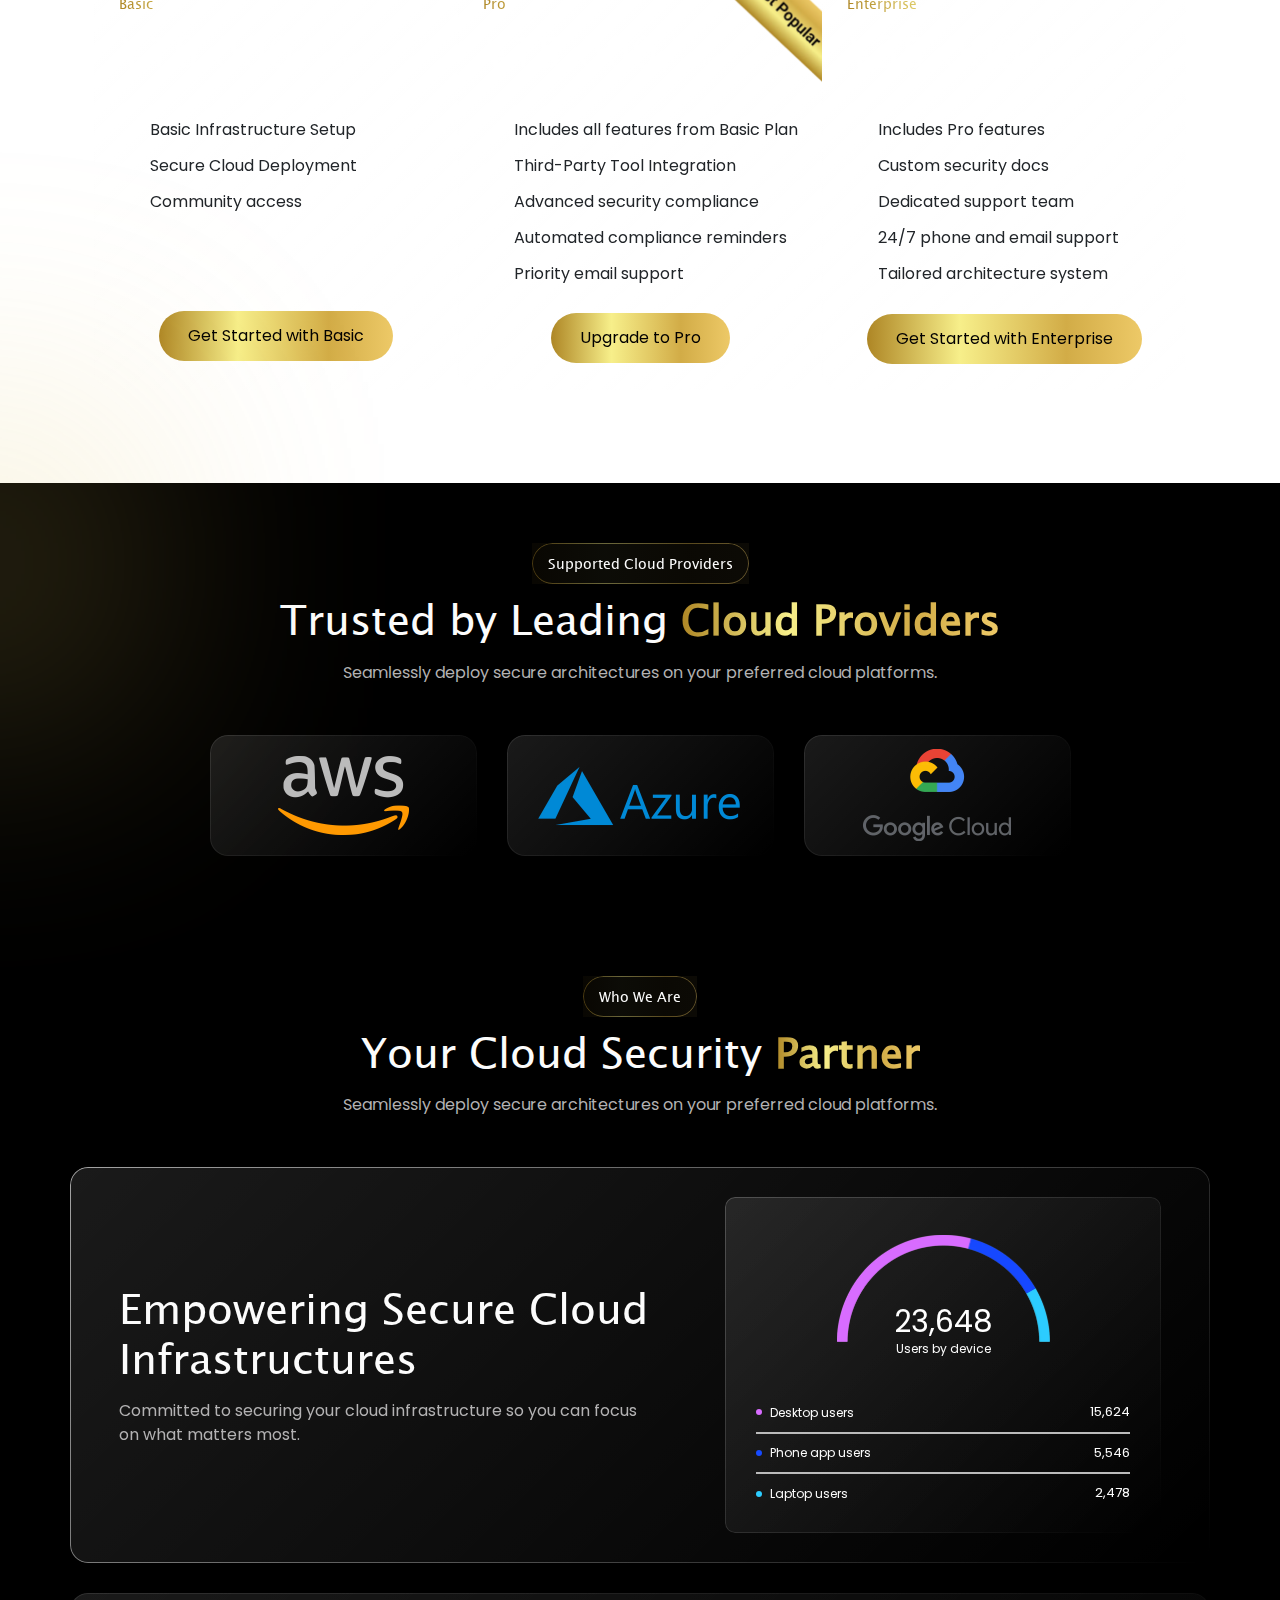
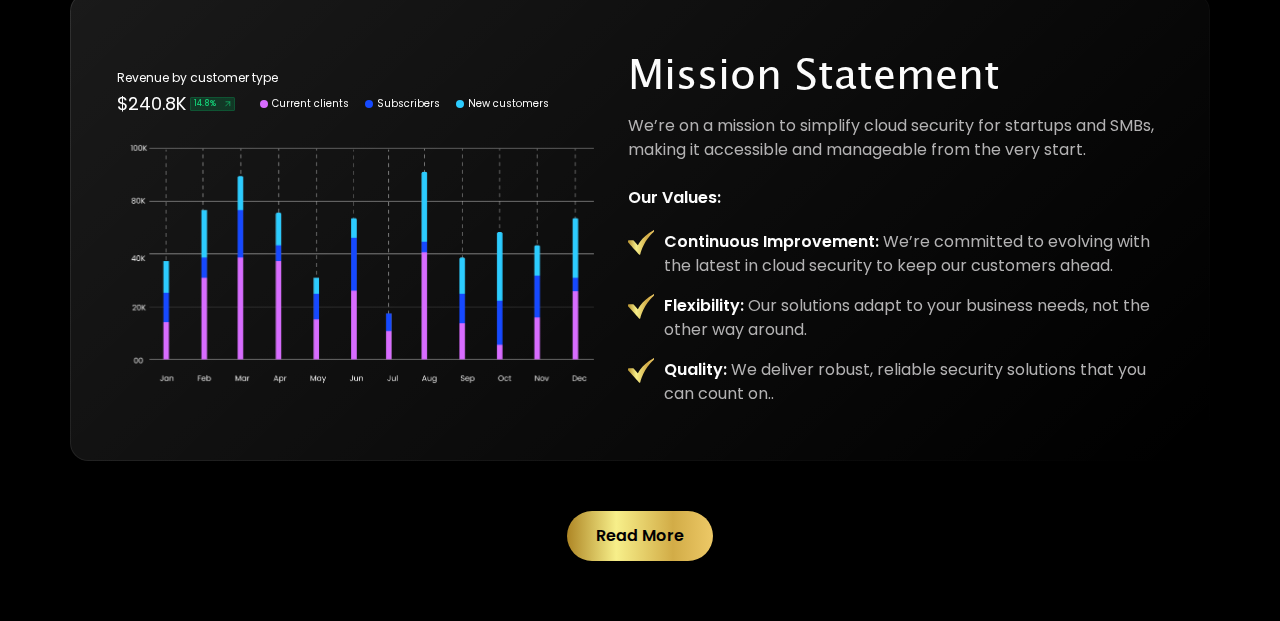
==== commit 70982dce: "pricing-package section done" ====
--- a/index.html
+++ b/index.html
@@ -41,12 +41,11 @@
                                     class="nav-items fw-normal fs-md leading-117" href="#blog">Blog</a>
                             </li>
                             <li class="d-sm-none">
-                                <a href="#joinWaitlist" onclick="closeNav()">
-                                    <button aria-label="join Waitlist"
-                                        class="nav-btn d-sm-none d-block d-flex align-items-center fw-semibold fs-md leading-117">Join
-                                        the Waitlist
-                                    </button>
-                                </a>
+                                <button onclick="closeNav()" aria-label="join Waitlist"
+                                    class="nav-btn d-sm-none d-block d-flex align-items-center fw-semibold fs-md leading-117 hover:text-black">
+                                    Join
+                                    the Waitlist
+                                </button>
                             </li>
                         </ul>
                         <div class="d-flex align-items-center gap-4">
@@ -72,12 +71,10 @@
                                             class="fw-normal fs-md leading-150 dropdown-option clr-light-gray cursor-poniter">Franch</span>
                                     </div>
                                 </div>
-                                <a href="#joinWaitlist">
-                                    <button aria-label="join Waitlist"
-                                        class="nav-btn d-none d-sm-block d-flex align-items-center fw-semibold fs-md leading-117">Join
-                                        the Waitlist
-                                    </button>
-                                </a>
+                                <button aria-label="join Waitlist"
+                                    class="nav-btn d-none d-sm-block d-flex align-items-center fw-semibold fs-md leading-117">Join
+                                    the Waitlist
+                                </button>
                             </div>
                             <div class="menu d-lg-none" onclick="openNav()">
                                 <span></span>
@@ -104,17 +101,112 @@
                     secure
                     cloud systems and
                     meet compliance standards without extra tech teams.</p>
-                <div class="mx-auto text-center"><button
+                <div class="mx-auto text-center"><button aria-label="join the Waitlist"
                         class="common-btn fw-semibold fs-md leading-150 clr-dark-black hero-btn-mb">Join the
                         Waitlist</button></div>
-                <div class="mx-auto text-center"><img width="970" height="529"
-                        class="object-fit-cover object-position-top dashboard-image w-100"
-                        src="./assets/images/webp/Dashboard.webp" alt="Dashboard"></div>
+                <div class="mx-auto text-center">
+                    <img width="970" height="529" class="object-fit-cover object-position-top dashboard-image w-100"
+                        src="./assets/images/webp/Dashboard.webp" alt="Dashboard">
+                </div>
             </div>
         </div>
     </header>
-    <!-- Supported Cloud
-                    Providers -->
+    <!-- =====================Pricing Packages============== -->
+    <section class="bg-dark-black section-spacing">
+        <div class="container">
+            <div class="secure-text mx-auto">
+                <p class="ff-lucida fw-normal fs-sm leading-150 clr-white-smoke text-center mb-0">Pricing Packages</p>
+            </div>
+            <h2 class="common-heading ff-lucida text-center mb-lg-3 mb-2">Flexible Pricing Tailored to<span
+                    class="gradient-text ff-lucida fw-semibold">Your Needs</span></h2>
+            <p class="common-para pricing-para-pb text-center mb-0">Choose the plan that best fits your business, or contact us
+                for a custom solution.
+            </p>
+            <!-- cards -->
+            <div class="d-flex flex-wrap gap-lg-0 gap-4 justify-content-center align-items-center min-h-448">
+
+                <div class="price-package-card basic-padding small-sc-padding w-100">
+                    <p class="ff-lucida fw-normal fs-sm leading-150 gradient-text mb-2 pb-1">Basic</p>
+                    <p class="ff-lucida fw-normal fs-3xxl leading-120 text-white amount-mb">¥10,000/<span
+                            class="fs-md clr-dim-grey">month</span></p>
+                    <div class="d-flex align-items-center pricing-package-spacing">
+                        <img width="17" height="17" src="./assets/images/svg/white-tik.svg" alt="white-tik">
+                        <p class="fw-normal fs-md leading-150 clr-medium-grey mb-0">Basic Infrastructure Setup</p>
+                    </div>
+                    <div class="d-flex align-items-center pricing-package-spacing">
+                        <img width="17" height="17" src="./assets/images/svg/white-tik.svg" alt="white-tik">
+                        <p class="fw-normal fs-md leading-150 clr-medium-grey mb-0">Secure Cloud Deployment</p>
+                    </div>
+                    <div class="d-flex align-items-center pricing-package-spacing">
+                        <img width="17" height="17" src="./assets/images/svg/white-tik.svg" alt="white-tik">
+                        <p class="fw-normal fs-md leading-150 clr-medium-grey mb-0">Community access</p>
+                    </div>
+                    <div class="mx-auto text-center"><button class="common-btn basic-btn-mt">Get Started with
+                            Basic</button></div>
+                </div>
+
+                <div class="price-package-card pro-padding small-sc-padding w-100 position-relative">
+                    <img width="171" height="165" class="position-absolute position-popular"
+                        src="./assets/images/webp/most-popular.webp" alt="most-popular">
+                    <p class="ff-lucida fw-normal fs-sm leading-150 gradient-text mb-2 pb-1">Pro</p>
+                    <p class="ff-lucida fw-normal fs-3xxl leading-120 text-white amount-mb">¥15,000/<span
+                            class="fs-md clr-dim-grey">month</span></p>
+                    <div class="d-flex align-items-center pricing-package-spacing">
+                        <img width="17" height="17" src="./assets/images/svg/white-tik.svg" alt="white-tik">
+                        <p class="fw-normal fs-md leading-150 clr-medium-grey mb-0 text-nowrap">Includes all features
+                            from Basic Plan</p>
+                    </div>
+                    <div class="d-flex align-items-center pricing-package-spacing">
+                        <img width="17" height="17" src="./assets/images/svg/white-tik.svg" alt="white-tik">
+                        <p class="fw-normal fs-md leading-150 clr-medium-grey mb-0">Third-Party Tool Integration</p>
+                    </div>
+                    <div class="d-flex align-items-center pricing-package-spacing">
+                        <img width="17" height="17" src="./assets/images/svg/white-tik.svg" alt="white-tik">
+                        <p class="fw-normal fs-md leading-150 clr-medium-grey mb-0">Advanced security compliance </p>
+                    </div>
+                    <div class="d-flex align-items-center pricing-package-spacing">
+                        <img width="17" height="17" src="./assets/images/svg/white-tik.svg" alt="white-tik">
+                        <p class="fw-normal fs-md leading-150 clr-medium-grey mb-0">Automated compliance reminders </p>
+                    </div>
+                    <div class="d-flex align-items-center pricing-package-spacing">
+                        <img width="17" height="17" src="./assets/images/svg/white-tik.svg" alt="white-tik">
+                        <p class="fw-normal fs-md leading-150 clr-medium-grey mb-0">Priority email support </p>
+                    </div>
+                    <div class="mx-auto text-center"><button class="common-btn pro-btn-mt">Upgrade to Pro</button></div>
+                </div>
+                <div class="price-package-card small-sc-padding enterprise-padding w-100">
+                    <p class="ff-lucida fw-normal fs-sm leading-150 gradient-text mb-2 pb-1">Enterprise</p>
+                    <p class="ff-lucida fw-normal fs-3xxl leading-120 text-white amount-mb">¥35,000/<span
+                            class="fs-md clr-dim-grey">month</span></p>
+                    <div class="d-flex align-items-center pricing-package-spacing">
+                        <img width="17" height="17" src="./assets/images/svg/white-tik.svg" alt="white-tik">
+                        <p class="fw-normal fs-md leading-150 clr-medium-grey mb-0 text-nowrap">Includes Pro features
+                        </p>
+                    </div>
+                    <div class="d-flex align-items-center pricing-package-spacing">
+                        <img width="17" height="17" src="./assets/images/svg/white-tik.svg" alt="white-tik">
+                        <p class="fw-normal fs-md leading-150 clr-medium-grey mb-0">Custom security docs</p>
+                    </div>
+                    <div class="d-flex align-items-center pricing-package-spacing">
+                        <img width="17" height="17" src="./assets/images/svg/white-tik.svg" alt="white-tik">
+                        <p class="fw-normal fs-md leading-150 clr-medium-grey mb-0">Dedicated support team </p>
+                    </div>
+                    <div class="d-flex align-items-center pricing-package-spacing">
+                        <img width="17" height="17" src="./assets/images/svg/white-tik.svg" alt="white-tik">
+                        <p class="fw-normal fs-md leading-150 clr-medium-grey mb-0">24/7 phone and email support </p>
+                    </div>
+                    <div class="d-flex align-items-center pricing-package-spacing">
+                        <img width="17" height="17" src="./assets/images/svg/white-tik.svg" alt="white-tik">
+                        <p class="fw-normal fs-md leading-150 clr-medium-grey mb-0">Tailored architecture system </p>
+                    </div>
+                    <div class="mx-auto text-center"><button class="common-btn enterprise-btn-mt">Get Started with
+                            Enterprise</button></div>
+                </div>
+            </div>
+
+        </div>
+    </section>
+    <!-- ===========Supported Cloud Providers================== -->
     <section class="bg-black section-spacing position-relative">
         <div class="cloud-provider-ellipse position-cloud-ellipse position-absolute"></div>
         <div class="container">
@@ -129,14 +221,15 @@
                 platforms.
             </p>
             <div class="d-flex flex-wrap align-items-center justify-content-center cloud-provider-box-gap">
+                <div class="cloud-provider-box d-flex justify-content-center align-items-center">
+                    <img class="cloud-image h-auto object-fit-cover" width="131" height="79"
+                        src="./assets/images/webp/aws.webp" alt="aws">
+                </div>
                 <div class="cloud-provider-box d-flex justify-content-center align-items-center"><img
-                        class="cloud-image h-auto" width="131" height="79" class="object-fit-cover"
-                        src="./assets/images/webp/aws.webp" alt="aws"></div>
-                <div class="cloud-provider-box d-flex justify-content-center align-items-center"><img
-                        class="cloud-image2 h-auto" width="213" height="71" class="object-fit-cover"
+                        class="cloud-image2 h-auto object-fit-cover" width="213" height="71"
                         src="./assets/images/webp/azure.webp" alt="azure"></div>
                 <div class="cloud-provider-box d-flex justify-content-center align-items-center"><img
-                        class="cloud-image3 h-auto" width="148" height="92" class="object-fit-cover"
+                        class="cloud-image3 h-auto object-fit-cover" width="148" height="92"
                         src="./assets/images/webp/google-cloud.webp" alt="google-cloud"></div>
             </div>
         </div>
@@ -148,7 +241,7 @@
                 <p class="ff-lucida fw-normal fs-sm leading-150 clr-white-smoke text-center mb-0">Who We Are</p>
             </div>
             <h2 class="common-heading ff-lucida text-center mb-lg-3 mb-2">Your Cloud Security <span
-                    class="gradient-text ff-lucida">Partner</span></h2>
+                    class="gradient-text ff-lucida fw-semibold">Partner</span></h2>
             <p class="common-para text-center para-pb mb-0">Seamlessly deploy secure architectures on your preferred
                 cloud
                 platforms.
@@ -271,8 +364,7 @@
                         <div class="d-flex align-items-start gap-10 mb-3">
                             <img class="object-fit-cover tik-size" src="./assets/images/svg/tik-mark.svg"
                                 alt="tik-mark">
-                            <p class="common-para max-w-497 mb-0"><span
-                                    class="fw-semibold clr-white-smoke">Continuous
+                            <p class="common-para max-w-497 mb-0"><span class="fw-semibold clr-white-smoke">Continuous
                                     Improvement:</span> We’re committed to evolving with the latest in cloud security to
                                 keep
                                 our customers ahead.</p>
@@ -294,7 +386,7 @@
                     </div>
                 </div>
             </div>
-            <div class="mx-auto text-center"><button
+            <div class="mx-auto text-center"><button aria-label="read more" type="button" role="button"
                     class="common-btn fw-semibold fs-md leading-150 clr-dark-black mission-btn-mt">Read More</button>
             </div>
         </div>
--- a/assets/css/style.css
+++ b/assets/css/style.css
@@ -289,6 +289,81 @@
     background: linear-gradient(90deg, #AE8625 0%, #F7EF8A 33.73%, #D2AC47 72.49%, #EDC967 100%);
     top: 0;
     left: 0;
+}
+
+/* price-package   */
+.pricing-package-spacing {
+    gap: 14px;
+    margin-bottom: 12px;
+}
+
+.amount-mb {
+    margin-bottom: 10px;
+}
+
+.basic-btn-mt {
+    margin-top: 20px;
+}
+
+.pro-btn-mt {
+    margin-top: 15px;
+}
+
+.enterprise-btn-mt {
+    margin-top: 16px;
+}
+
+.small-sc-padding {
+    padding: 20px 16px;
+}
+
+.min-h-448 {
+    min-height: 488px;
+}
+
+.pricing-para-pb {
+    padding-bottom: 25px;
+}
+
+.price-package-card {
+    overflow: hidden;
+    max-width: 364px;
+    height: auto;
+    /* padding: 25px 25px 39px 25px; */
+    border-radius: 18px;
+    background: linear-gradient(315.97deg, rgba(255, 255, 255, 0) 1.86%, rgba(255, 255, 255, 0.1) 99.45%);
+    backdrop-filter: blur(20px);
+    transition: height 0.3s ease, z-index 0s;
+    position: relative;
+}
+
+.price-package-card:hover {
+    transform: scale(1.05);
+    z-index: 1;
+}
+
+.price-package-card::before {
+    content: "";
+    position: absolute;
+    inset: 0;
+    border-radius: 18px;
+    padding: 1px;
+    background: linear-gradient(135.38deg, rgba(255, 255, 255, 0.1) 0.59%, rgba(255, 255, 255, 0) 99.41%);
+    -webkit-mask:
+        linear-gradient(#fff 0 0) content-box,
+        linear-gradient(#fff 0 0);
+    -webkit-mask-composite: xor;
+    mask-composite: exclude;
+    transition: all 300ms linear;
+}
+
+.price-package-card:hover::before {
+    background: linear-gradient(135.38deg, rgba(255, 255, 255, 0.6) 0.59%, rgba(255, 255, 255, 0) 99.41%);
+}
+
+.position-popular {
+    top: -44px;
+    right: -43px;
 }
 
 /* Supported Cloud Providers */
@@ -523,6 +598,11 @@
         margin: 0 auto;
     }
 
+    .price-package-card {
+        transition: transform 0.3s ease;
+        transform-origin: center;
+    }
+
     .menu {
         position: relative;
         z-index: 100;
@@ -664,6 +744,10 @@
         width: 26px;
         height: 26px;
     }
+
+    .basic-btn-mt {
+        margin-top: 78px;
+    }
 }
 
 @media (min-width:992px) {
@@ -747,12 +831,45 @@
     }
 
     .user-padding {
-        margin-top: -50px;
+        margin-top: -42px;
         padding-bottom: 50px;
     }
 
     .mission-btn-mt {
         margin-top: 50px;
+    }
+
+    .basic-btn-mt {
+        margin-top: 85px;
+    }
+
+    .amount-mb {
+        margin-bottom: 30px;
+    }
+
+    .price-package-card {
+        height: 422px;
+    }
+
+    .basic-padding {
+        padding: 25px 25px 39px 25px;
+    }
+
+    .pro-padding {
+        padding: 25px 25px 37px;
+    }
+
+    .enterprise-padding {
+        padding: 25px 25px 37px;
+    }
+
+    .price-package-card:hover {
+        height: 448px;
+        z-index: 1;
+    }
+
+    .pricing-para-pb {
+        padding-bottom: 35px;
     }
 }
 
@@ -778,6 +895,10 @@
     .para-pb {
         padding-bottom: 50px;
     }
+
+    .pricing-para-pb {
+        padding-bottom: 40px;
+    }
 }
 
 @media (min-width:1400px) {
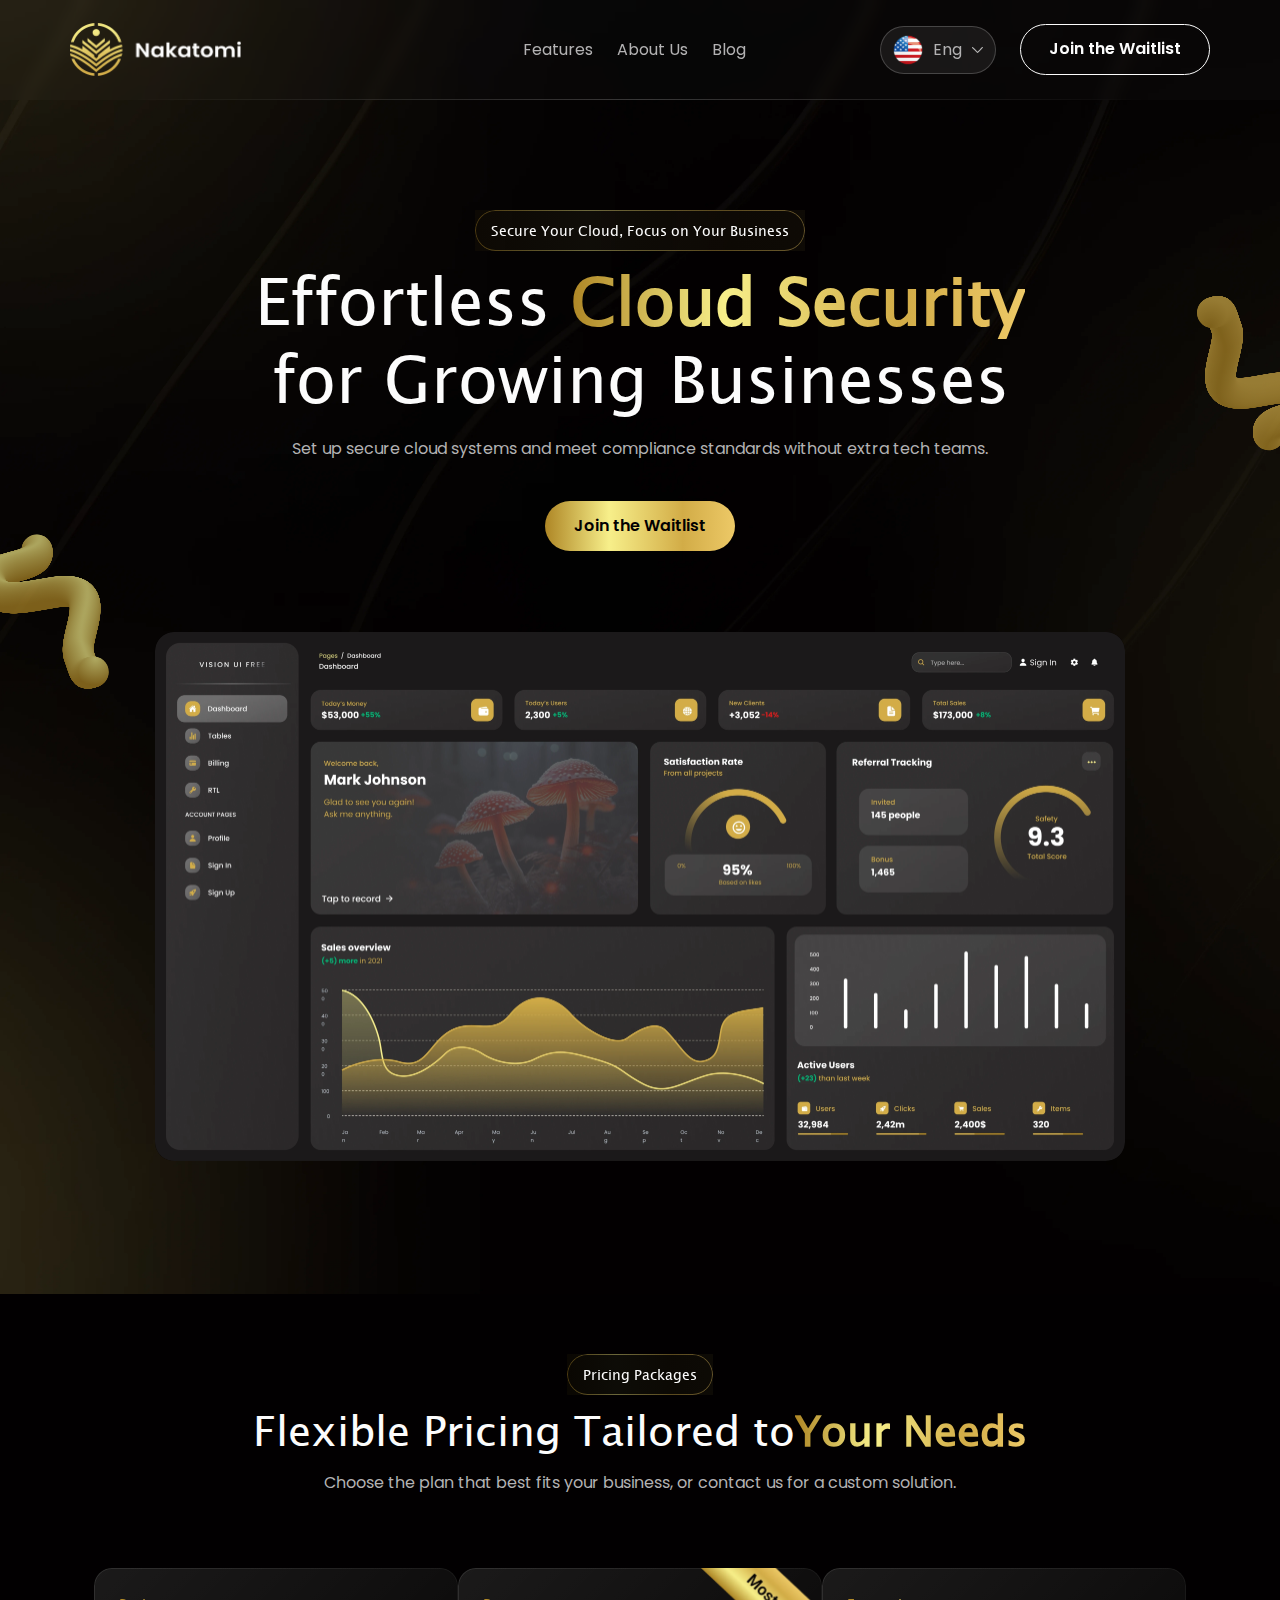
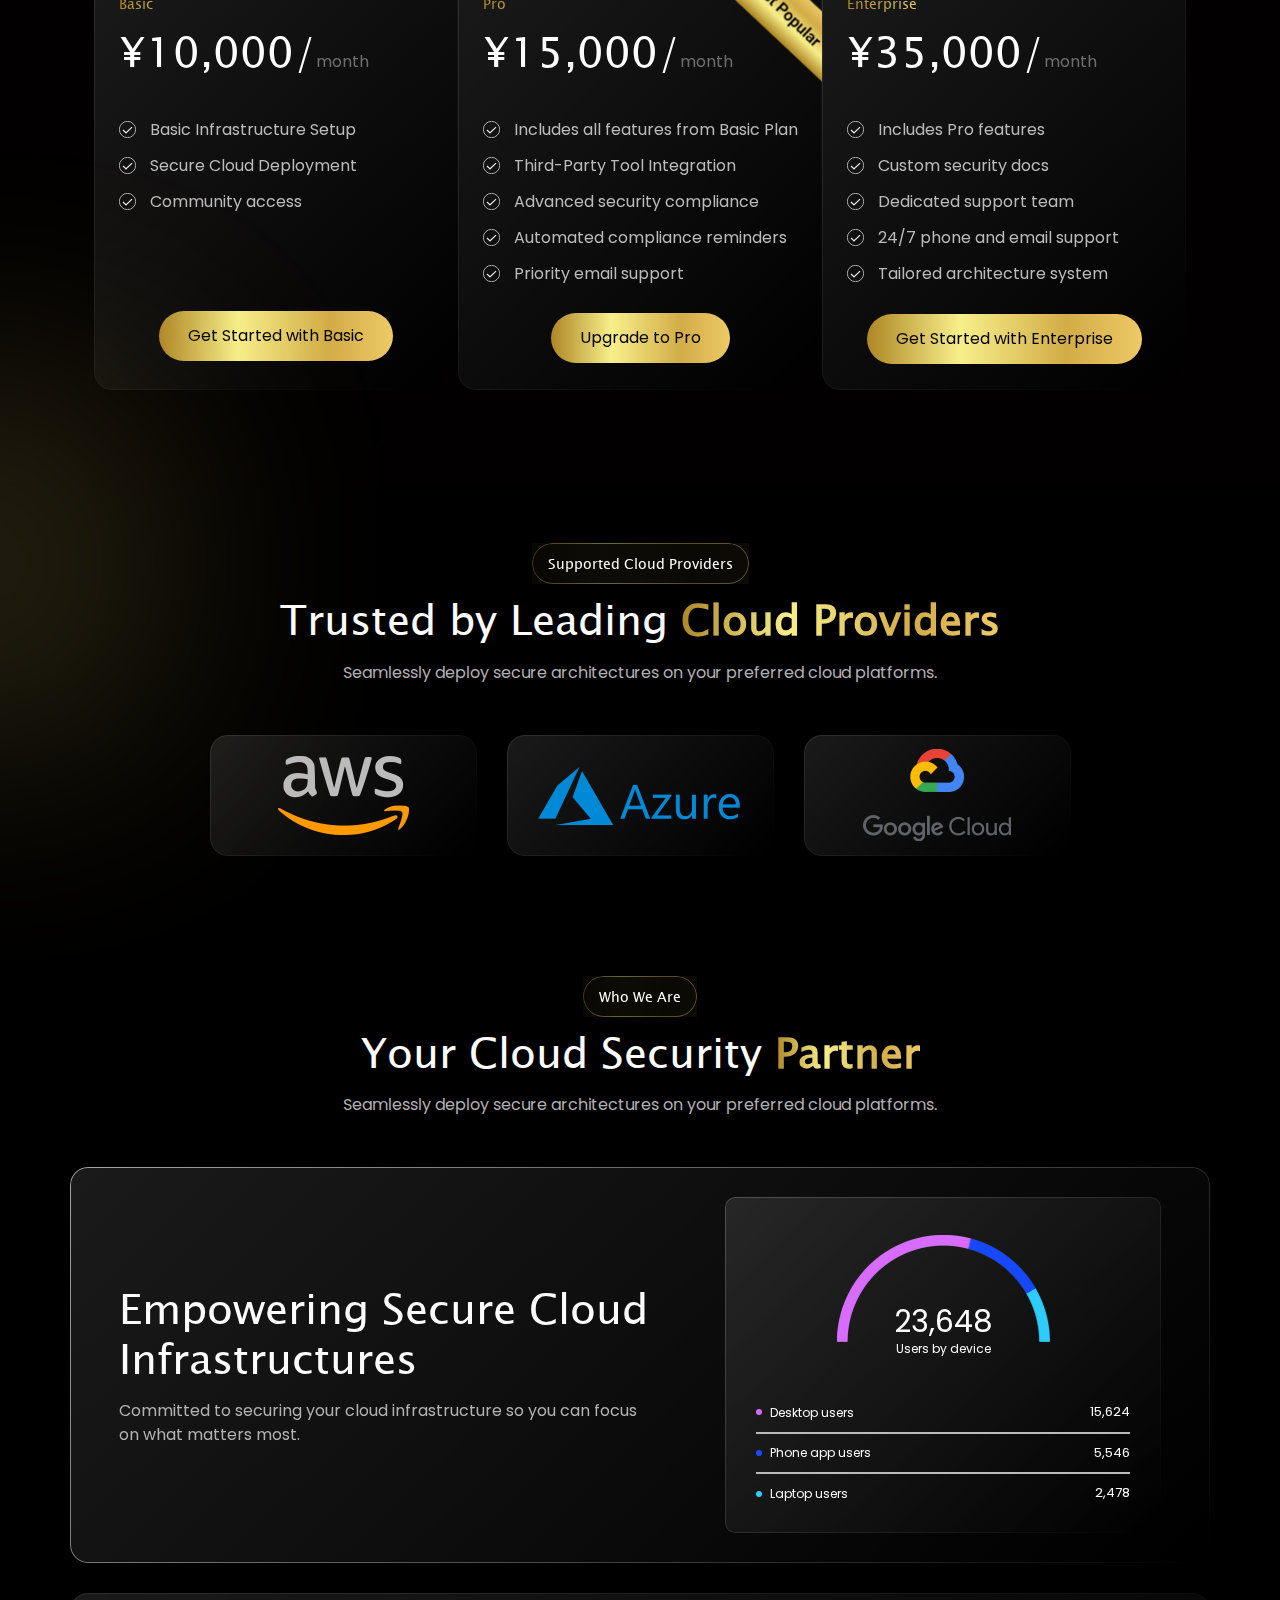
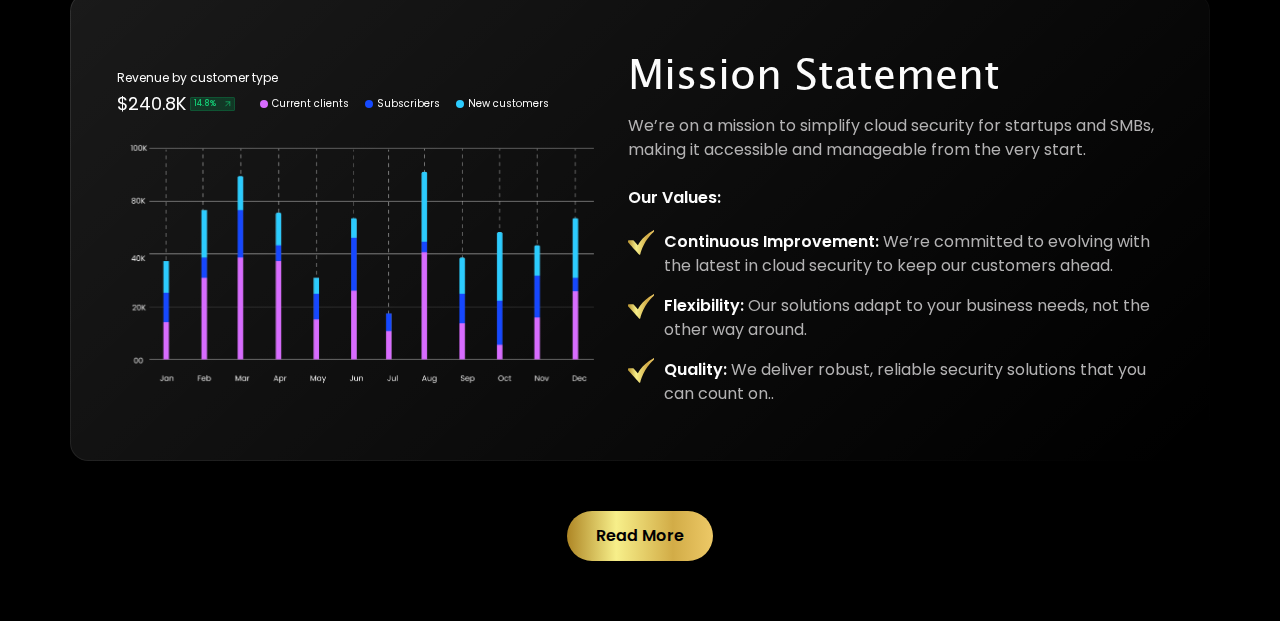
==== commit 8c549f4b: "png to webp" ====
--- a/index.html
+++ b/index.html
@@ -119,7 +119,8 @@
             </div>
             <h2 class="common-heading ff-lucida text-center mb-lg-3 mb-2">Flexible Pricing Tailored to<span
                     class="gradient-text ff-lucida fw-semibold">Your Needs</span></h2>
-            <p class="common-para pricing-para-pb text-center mb-0">Choose the plan that best fits your business, or contact us
+            <p class="common-para pricing-para-pb text-center mb-0">Choose the plan that best fits your business, or
+                contact us
                 for a custom solution.
             </p>
             <!-- cards -->
@@ -347,7 +348,7 @@
                                 </div>
                             </div>
                             <img width="477" height="249" class="w-100 mission-statement-img object-fit-cover h-auto"
-                                src="./assets/images/png/mission-statement-ratio.png" alt="mission-statement-ratio">
+                                src="./assets/images/webp/mission-statement-ratio.webp" alt="mission-statement-ratio">
                         </div>
                     </div>
                     <div class="w-lg-50 mt-lg-0 mt-md-4 mt-2">
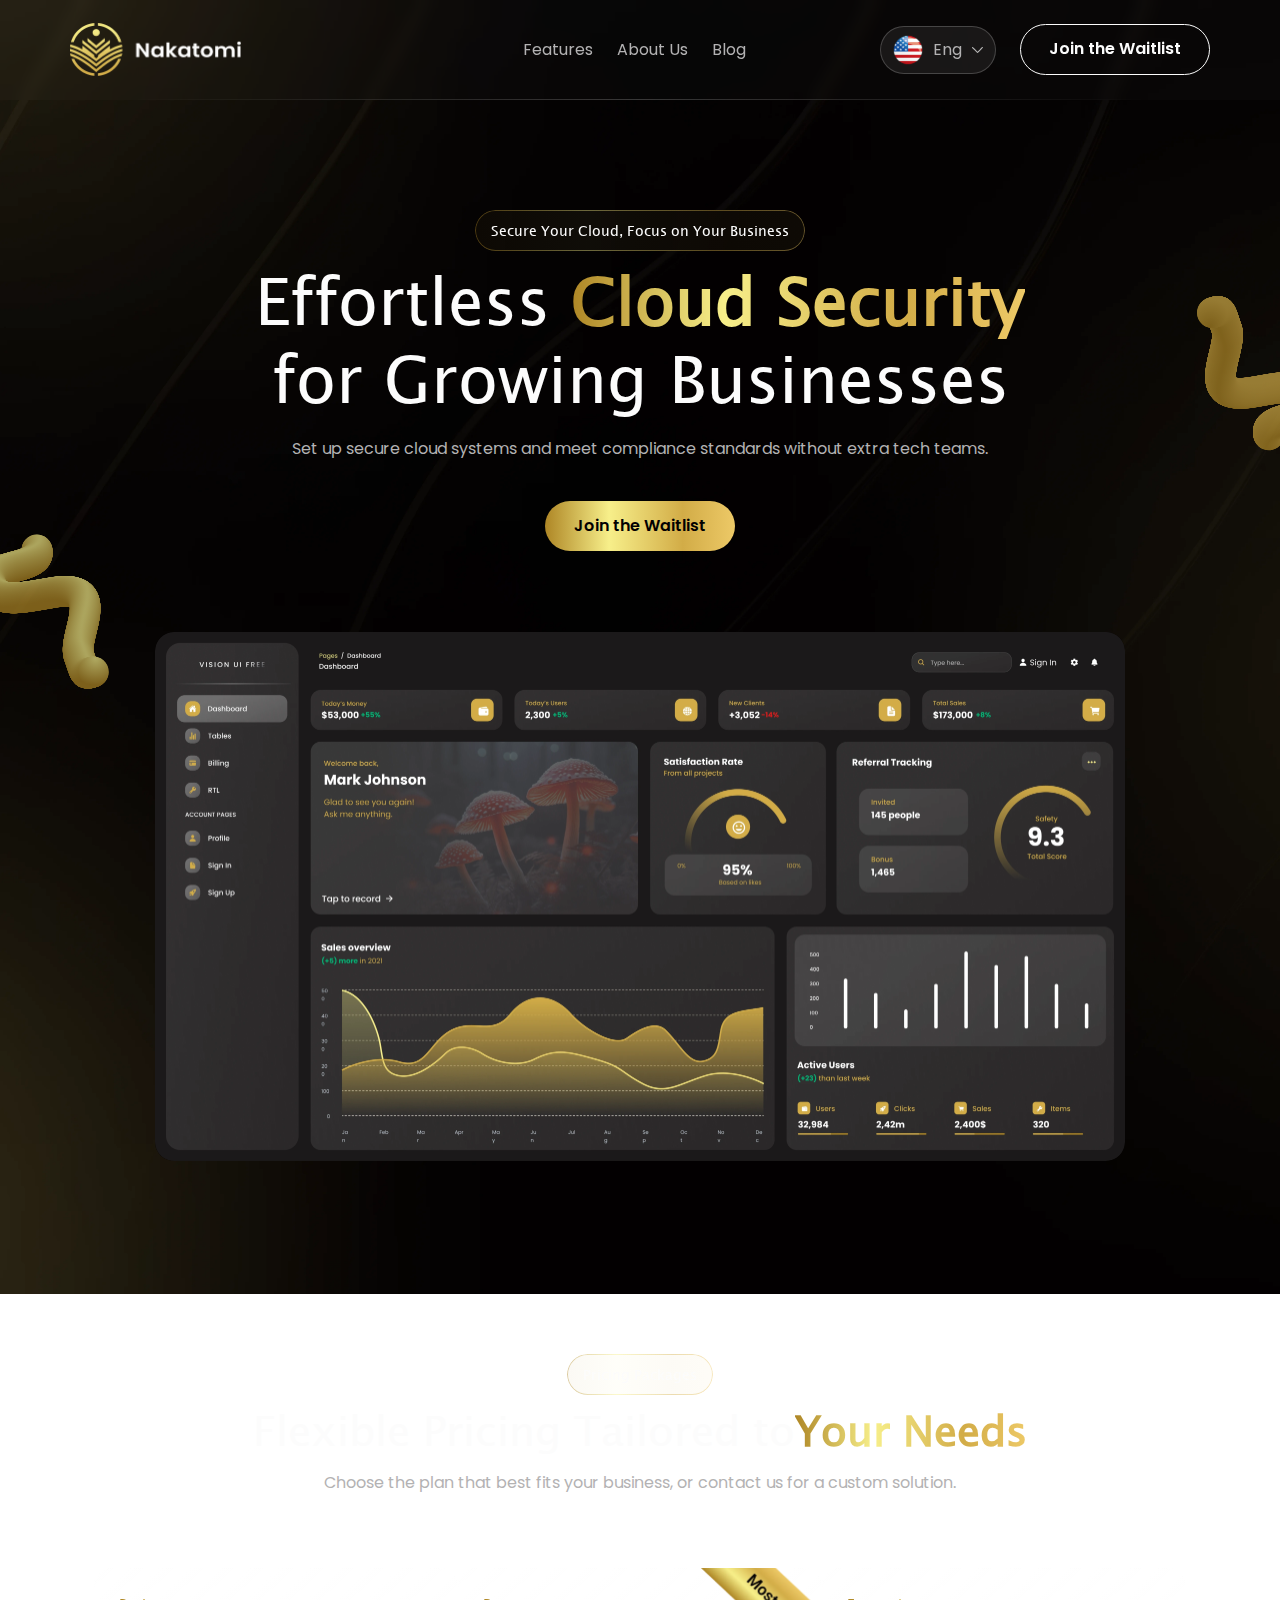
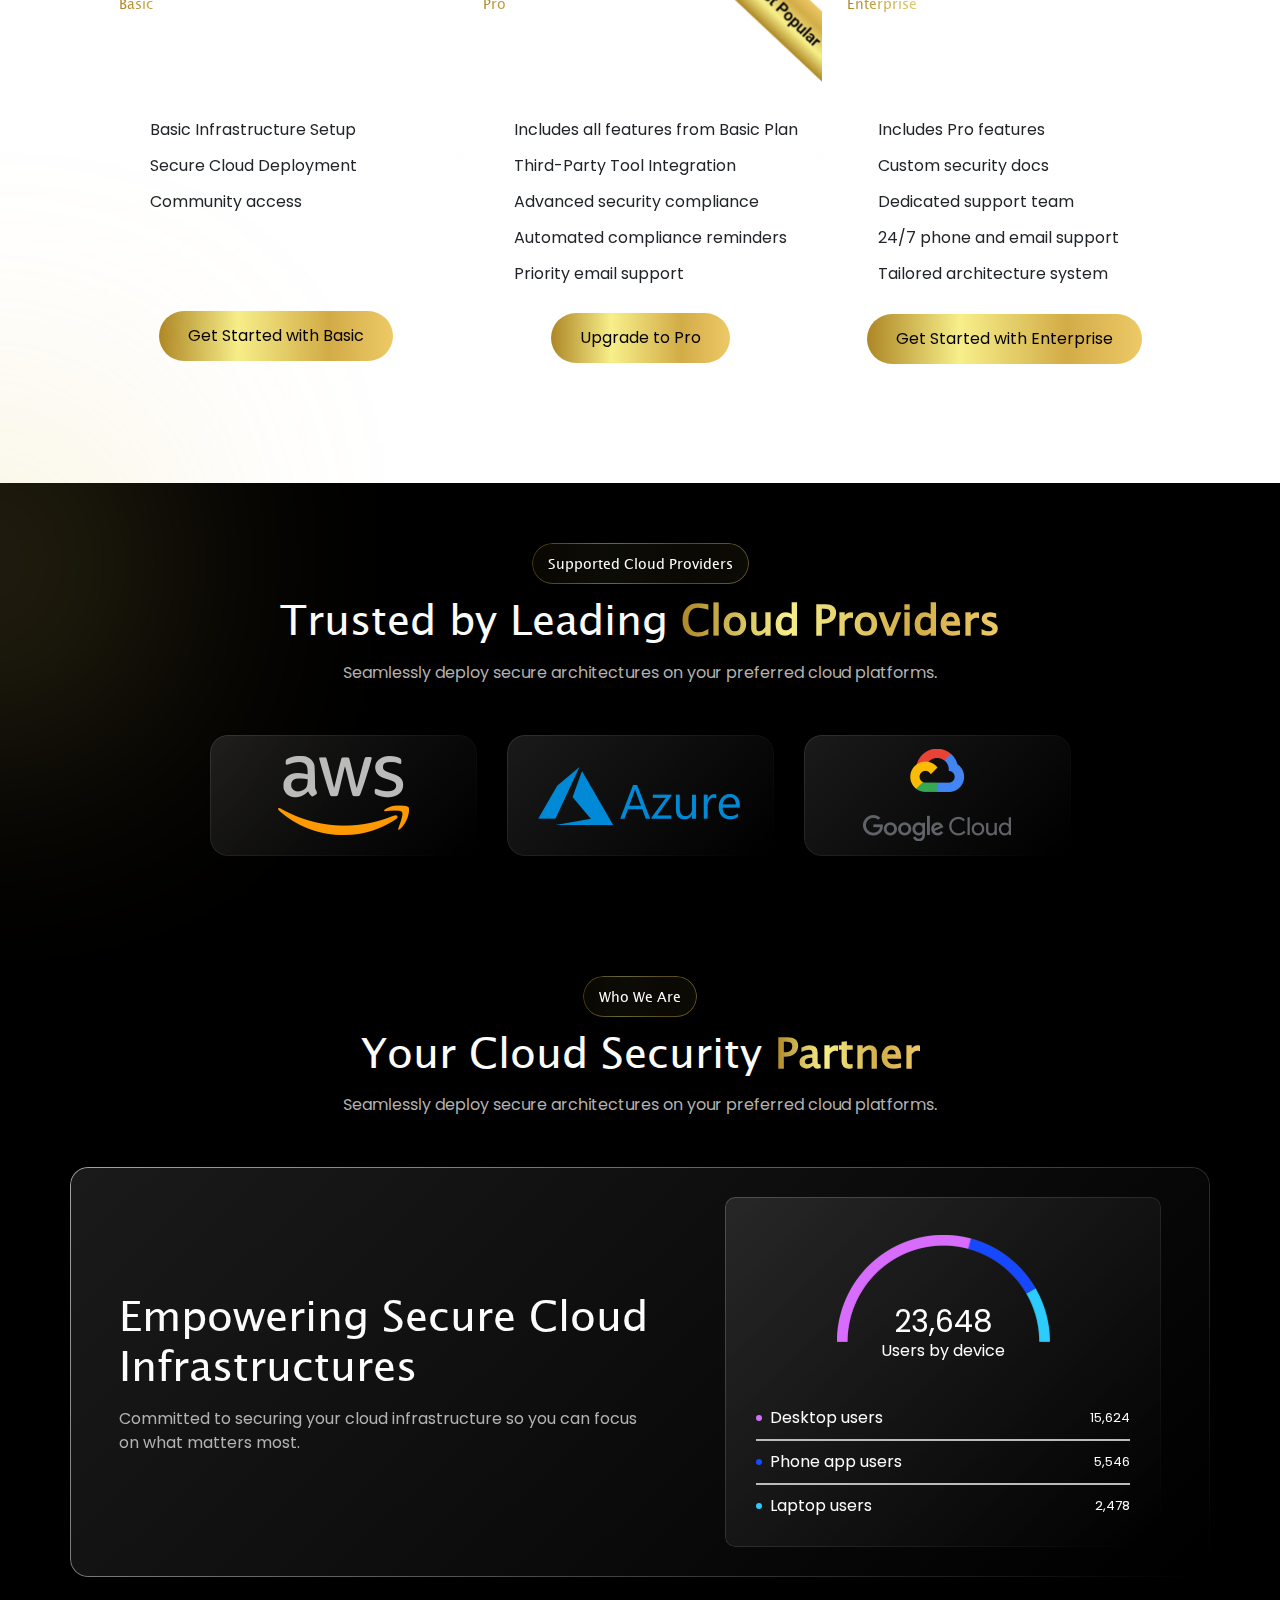
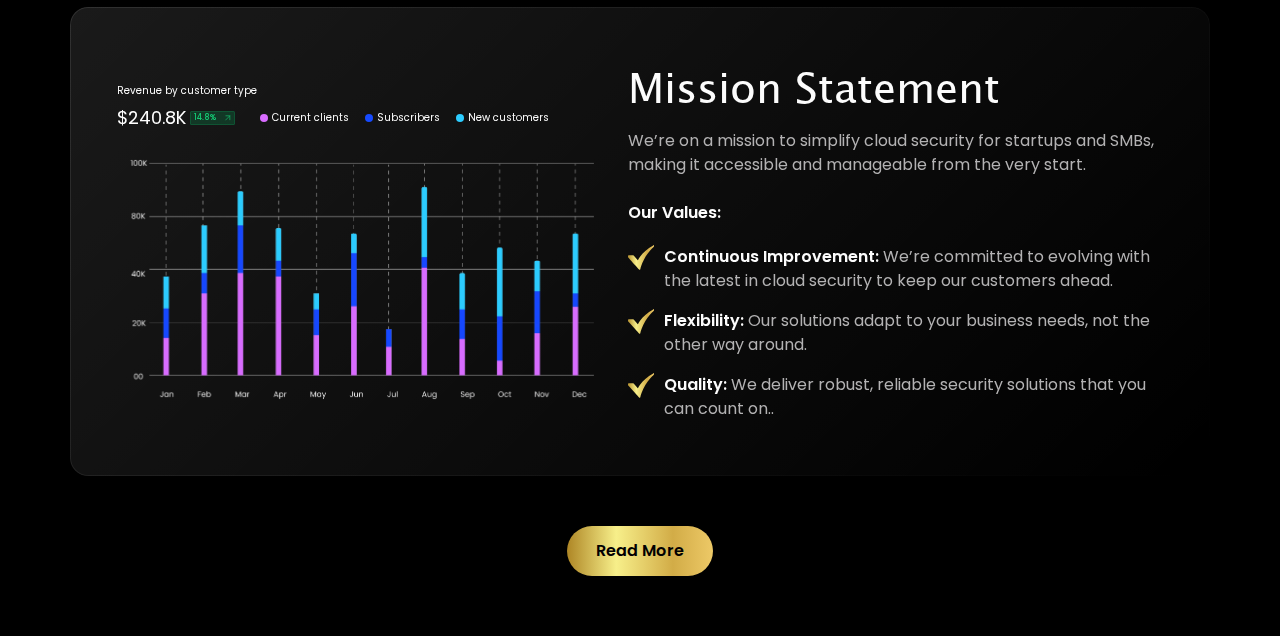
==== commit 1a4983ed: "change font-size" ====
--- a/index.html
+++ b/index.html
@@ -303,7 +303,7 @@
                 <div class="d-flex flex-wrap justify-content-center mission-statement-gap">
                     <div class="w-lg-48 mt-lg-4 mt-0">
                         <div class="d-flex flex-column justify-content-center align-items-start">
-                            <p class="fw-normal fs-xsm leading-100 clr-white-smoke mb-0 mb-2 e">Revenue by customer type
+                            <p class="fw-normal fs-custom-xxs leading-100 clr-white-smoke mb-0 mb-2 e">Revenue by customer type
                             </p>
                             <div class="d-flex align-items-center customer-type-spacing flex-wrap">
                                 <div class="d-flex align-items-center">
--- a/assets/css/style.css
+++ b/assets/css/style.css
@@ -146,6 +146,7 @@
     background: linear-gradient(90deg, rgba(174, 134, 37, 0.05) 0%, rgba(247, 239, 138, 0.05) 33.73%, rgba(210, 172, 71, 0.05) 72.49%, rgba(237, 201, 103, 0.05) 100%);
     backdrop-filter: blur(20px);
     margin-bottom: 10px;
+    border-radius: 9999px;
 }
 
 .secure-text::before {
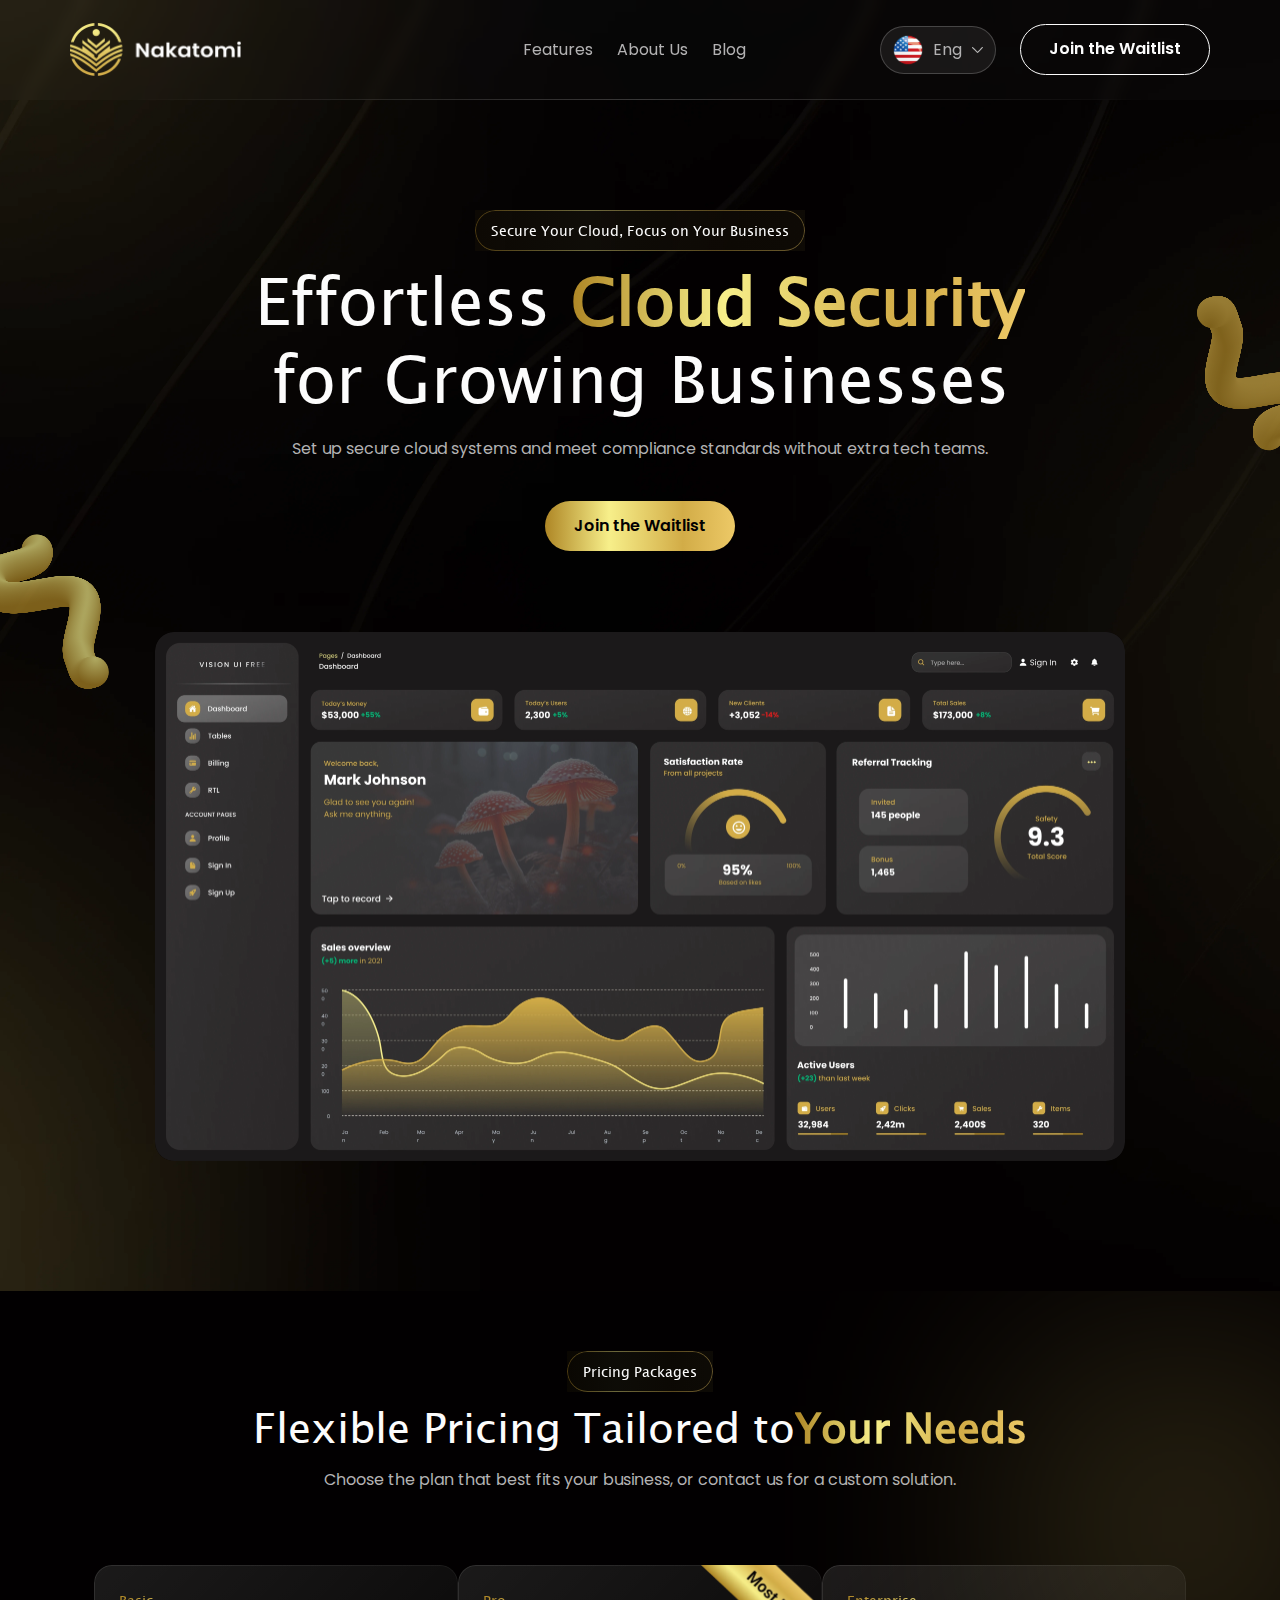
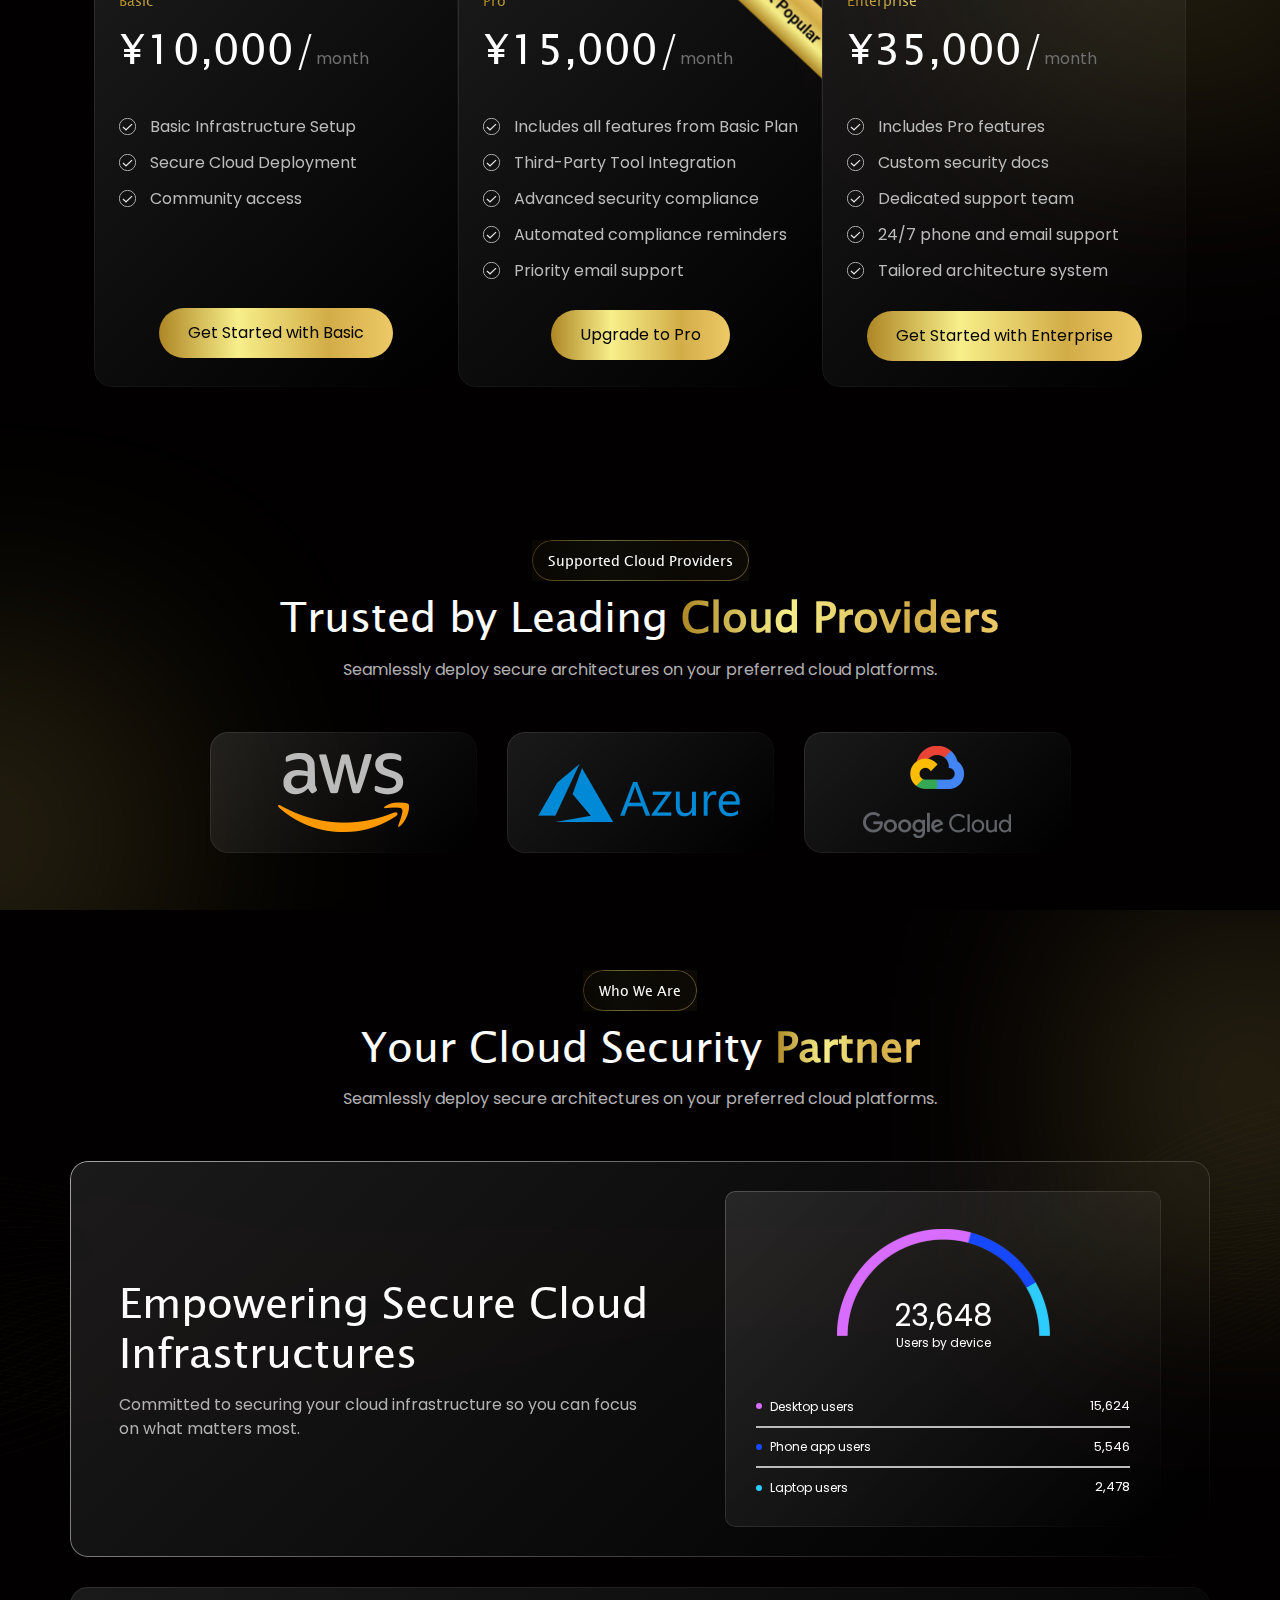
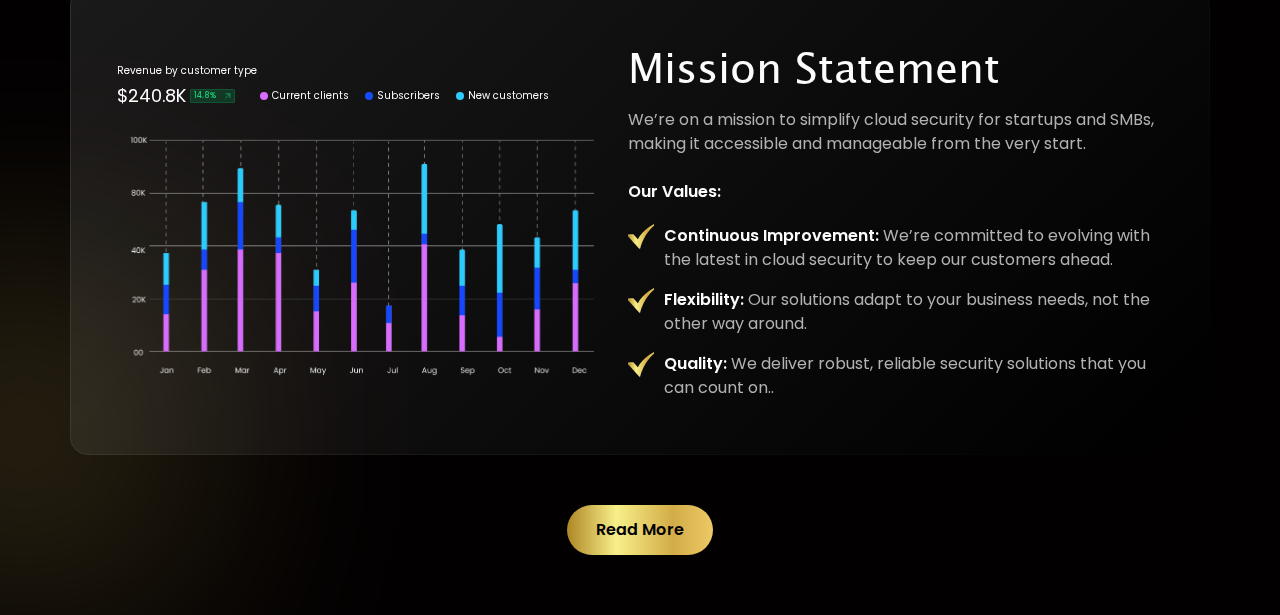
==== commit 88ffadb9: "ellip" ====
--- a/index.html
+++ b/index.html
@@ -112,7 +112,8 @@
         </div>
     </header>
     <!-- =====================Pricing Packages============== -->
-    <section class="bg-dark-black section-spacing">
+    <section class="bg-dark-black section-spacing position-relative overflow-x-hidden negative-margin">
+        <div class="cloud-provider-ellipse position-price-ellipse position-absolute"></div>
         <div class="container">
             <div class="secure-text mx-auto">
                 <p class="ff-lucida fw-normal fs-sm leading-150 clr-white-smoke text-center mb-0">Pricing Packages</p>
@@ -208,7 +209,7 @@
         </div>
     </section>
     <!-- ===========Supported Cloud Providers================== -->
-    <section class="bg-black section-spacing position-relative">
+    <section class="bg-dark-black section-spacing position-relative">
         <div class="cloud-provider-ellipse position-cloud-ellipse position-absolute"></div>
         <div class="container">
             <div class="secure-text mx-auto">
@@ -236,7 +237,10 @@
         </div>
     </section>
     <!-- ===================Who We Are================= -->
-    <section class="bg-black section-spacing">
+    <section class="bg-dark-black section-spacing position-relative overflow-x-hidden negative-margin">
+        <img width="2056" height="800" class="position-absolute position-bg-ellipse" src="./assets/images/png/bg-ellipse.png" alt="">
+        <div class="who-we-ellipse position-absolute position-who-we-ellipse1"></div>
+        <div class="who-we-ellipse position-absolute position-who-we-ellipse2"></div>
         <div class="container">
             <div class="secure-text mx-auto">
                 <p class="ff-lucida fw-normal fs-sm leading-150 clr-white-smoke text-center mb-0">Who We Are</p>
@@ -303,7 +307,8 @@
                 <div class="d-flex flex-wrap justify-content-center mission-statement-gap">
                     <div class="w-lg-48 mt-lg-4 mt-0">
                         <div class="d-flex flex-column justify-content-center align-items-start">
-                            <p class="fw-normal fs-custom-xxs leading-100 clr-white-smoke mb-0 mb-2 e">Revenue by customer type
+                            <p class="fw-normal fs-custom-xxs leading-100 clr-white-smoke mb-0 mb-2 e">Revenue by
+                                customer type
                             </p>
                             <div class="d-flex align-items-center customer-type-spacing flex-wrap">
                                 <div class="d-flex align-items-center">
--- a/assets/css/style.css
+++ b/assets/css/style.css
@@ -146,7 +146,6 @@
     background: linear-gradient(90deg, rgba(174, 134, 37, 0.05) 0%, rgba(247, 239, 138, 0.05) 33.73%, rgba(210, 172, 71, 0.05) 72.49%, rgba(237, 201, 103, 0.05) 100%);
     backdrop-filter: blur(20px);
     margin-bottom: 10px;
-    border-radius: 9999px;
 }
 
 .secure-text::before {
@@ -293,6 +292,12 @@
 }
 
 /* price-package   */
+.position-price-ellipse {
+    top: 53px;
+    right: -83px;
+    z-index: 0;
+}
+
 .pricing-package-spacing {
     gap: 14px;
     margin-bottom: 12px;
@@ -336,11 +341,6 @@
     backdrop-filter: blur(20px);
     transition: height 0.3s ease, z-index 0s;
     position: relative;
-}
-
-.price-package-card:hover {
-    transform: scale(1.05);
-    z-index: 1;
 }
 
 .price-package-card::before {
@@ -367,6 +367,7 @@
     right: -43px;
 }
 
+
 /* Supported Cloud Providers */
 .section-spacing {
     padding-top: 28px;
@@ -434,12 +435,38 @@
 }
 
 .position-cloud-ellipse {
-    top: -101px;
+    bottom: -101px;
     left: -200px;
 }
 
 /* =======================who we are================= */
-
+.position-bg-ellipse {
+    top: 2%;
+    right: 0;
+}
+
+.negative-margin {
+    margin-top: -3px;
+}
+
+.position-who-we-ellipse1 {
+    top: 0;
+    right: -12%;
+    opacity: 17%;
+}
+
+.position-who-we-ellipse2 {
+    bottom: 0;
+    left: -12%;
+    opacity: 17%;
+}
+
+.who-we-ellipse {
+    width: 361px;
+    height: 361px;
+    background: linear-gradient(90deg, #AE8625 0%, #F7EF8A 33.73%, #D2AC47 72.49%, #EDC967 100%);
+    filter: blur(111px);
+}
 
 .user-ratio-box {
     border-radius: 10px;
@@ -591,6 +618,11 @@
 }
 
 @media (max-width: 991.5px) {
+    .price-package-card:hover {
+        transform: scale(1.05);
+        z-index: 1;
+    }
+
     .center-text {
         text-align: center;
     }
@@ -749,6 +781,7 @@
     .basic-btn-mt {
         margin-top: 78px;
     }
+
 }
 
 @media (min-width:992px) {
@@ -864,13 +897,13 @@
         padding: 25px 25px 37px;
     }
 
+    .pricing-para-pb {
+        padding-bottom: 35px;
+    }
+
     .price-package-card:hover {
         height: 448px;
         z-index: 1;
-    }
-
-    .pricing-para-pb {
-        padding-bottom: 35px;
     }
 }
 
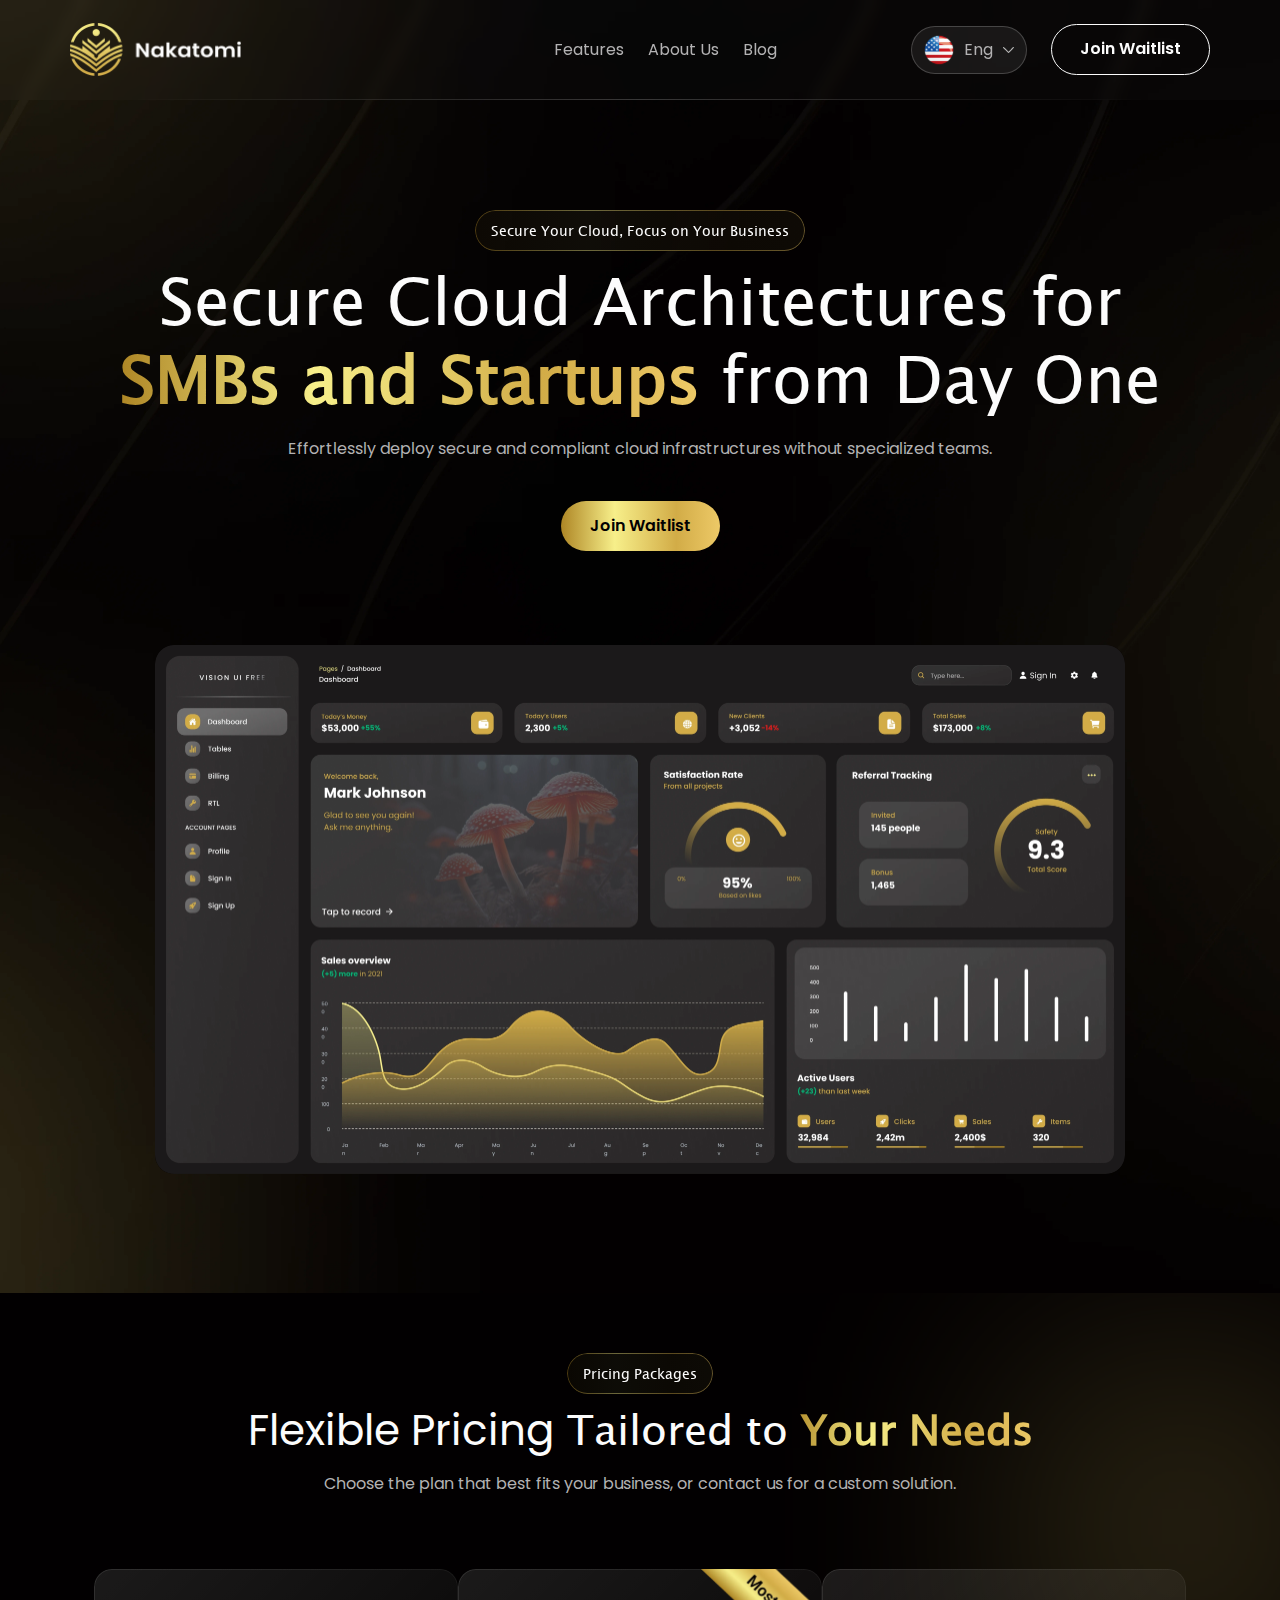
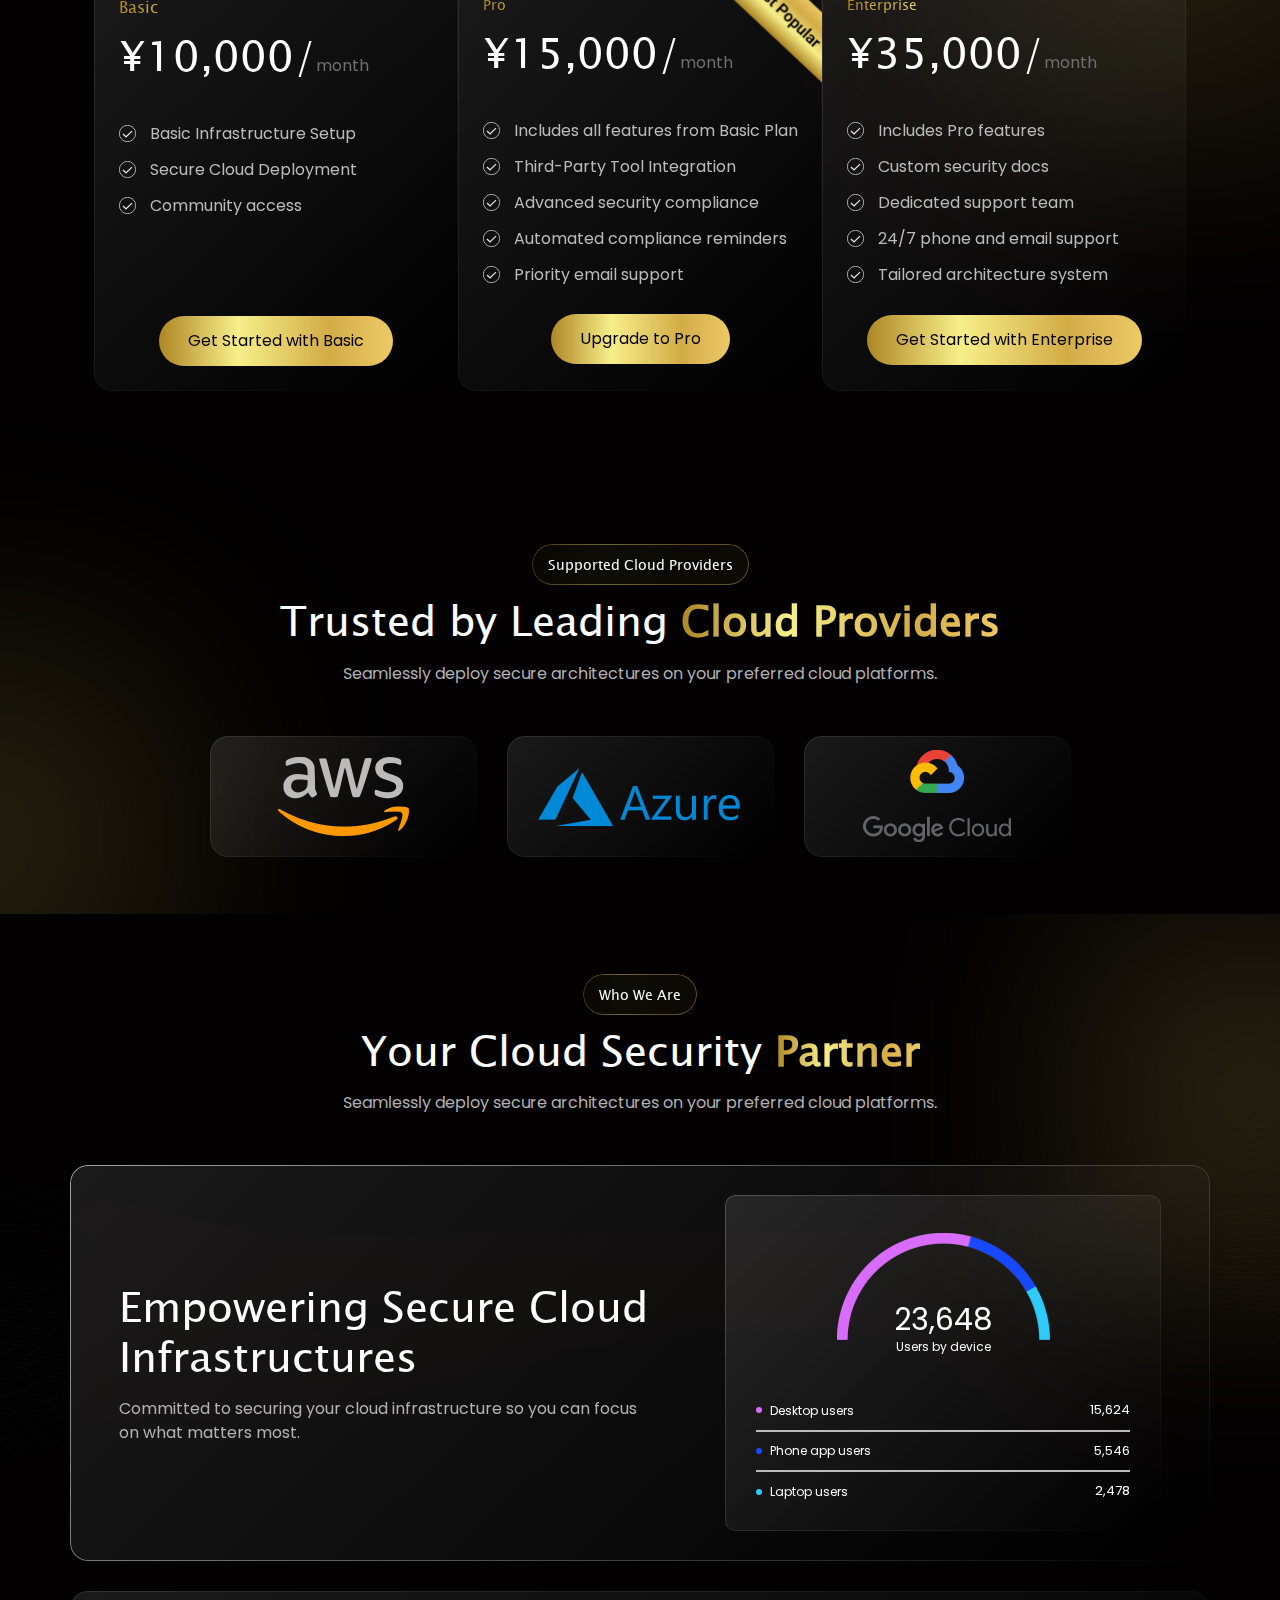
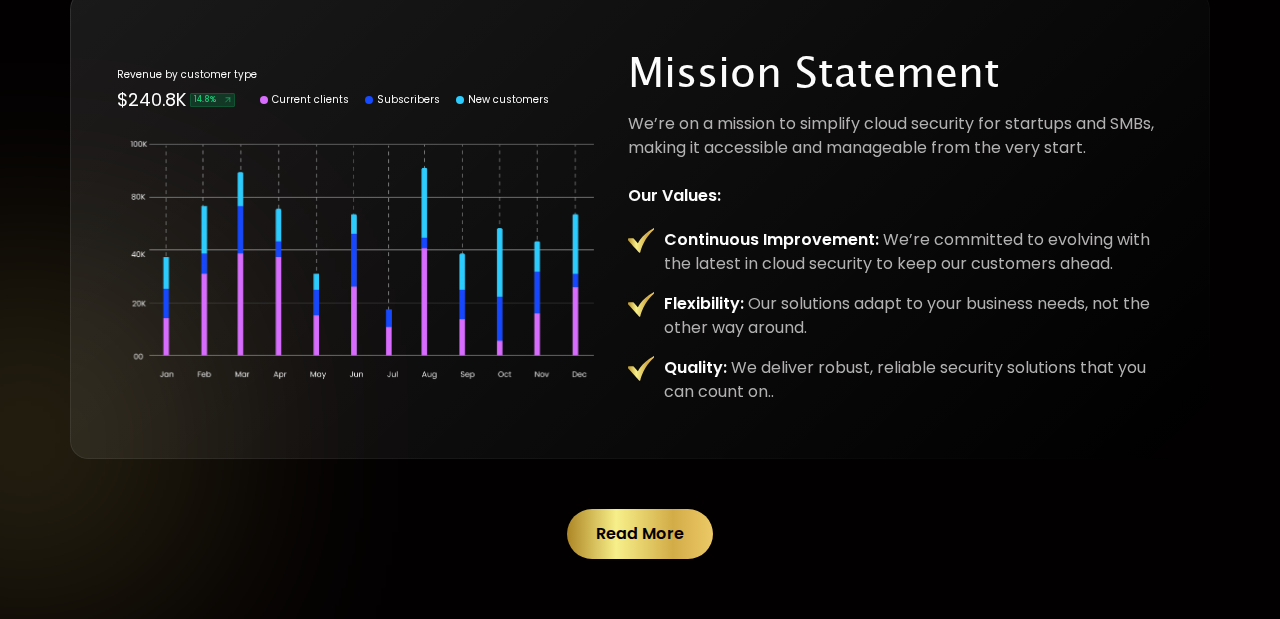
==== commit ffa5caab: "change small screen" ====
--- a/index.html
+++ b/index.html
@@ -13,18 +13,18 @@
 <body>
     <header class="position-relative hero-bg">
         <!-- ellipse -->
-        <div class="position-absolute hero-left-ellipse-pos">
+        <!-- <div class="position-absolute hero-left-ellipse-pos">
             <img class="ellipse-opacity" src="./assets/images/svg/hero-left-ellip.svg" alt="hero-left-ellipse">
         </div>
         <div class="position-absolute hero-right-ellipse-pos d-md-block d-none">
             <img class="ellipse-opacity" src="./assets/images/svg/hero-right-ellip.svg" alt="hero-right-ellip">
-        </div>
+        </div> -->
 
         <!--=-=-=-=-=-=-=-=-=-=-=-=- NAVBAR =-=-=-=-=-=-=-=-=-=-=-= -->
         <nav class="nav-py nav-modification position-relative z-99">
             <div class="container">
                 <div class="d-flex align-items-center justify-content-between">
-                    <a href="/" aria-label="page logo" class=""><img width="171" height="53"
+                    <a href="/" aria-label="page logo" class=""><img class="nakatomi-logo" width="171" height="53"
                             src="./assets/images/webp/page-logo.webp" alt="nakatomi-logo"></a>
                     <div class="d-flex align-items-center nav-gap">
                         <ul class="mb-0  ps-0 d-flex gap-4 align-items-center mobile-view">
@@ -43,8 +43,7 @@
                             <li class="d-sm-none">
                                 <button onclick="closeNav()" aria-label="join Waitlist"
                                     class="nav-btn d-sm-none d-block d-flex align-items-center fw-semibold fs-md leading-117 hover:text-black">
-                                    Join
-                                    the Waitlist
+                                    Join Waitlist
                                 </button>
                             </li>
                         </ul>
@@ -73,7 +72,7 @@
                                 </div>
                                 <button aria-label="join Waitlist"
                                     class="nav-btn d-none d-sm-block d-flex align-items-center fw-semibold fs-md leading-117">Join
-                                    the Waitlist
+                                    Waitlist
                                 </button>
                             </div>
                             <div class="menu d-lg-none" onclick="openNav()">
@@ -94,16 +93,13 @@
                         Focus on Your Business</p>
                 </div>
                 <h1
-                    class="ff-lucida fw-normal fs-5xl leading-120 max-w-817 clr-white-smoke text-center mx-auto pb-lg-1 pb-2 mb-lg-3 mb-0">
-                    Effortless <span class="gradient-text fw-semibold ff-lucida">Cloud Security</span> for Growing
-                    Businesses</h1>
-                <p class="fw-normal fs-md leading-150 clr-light-gray text-center pb-md-4 pb-3 mb-lg-3 mb-0">Set up
-                    secure
-                    cloud systems and
-                    meet compliance standards without extra tech teams.</p>
+                    class="ff-lucida fw-normal fs-5xl leading-120 clr-white-smoke text-center mx-auto pb-1 mb-3">
+                    Secure Cloud Architectures for <span class="gradient-text fw-semibold ff-lucida">SMBs and
+                        Startups</span> from Day One</h1>
+                <p class="fw-normal fs-md leading-150 clr-light-gray text-center pb-lg-4 pb-3 mb-lg-3 mb-3">Effortlessly
+                    deploy secure and compliant cloud infrastructures without specialized teams.</p>
                 <div class="mx-auto text-center"><button aria-label="join the Waitlist"
-                        class="common-btn fw-semibold fs-md leading-150 clr-dark-black hero-btn-mb">Join the
-                        Waitlist</button></div>
+                        class="common-btn fw-semibold fs-md leading-150 clr-dark-black hero-btn-mb">Join Waitlist</button></div>
                 <div class="mx-auto text-center">
                     <img width="970" height="529" class="object-fit-cover object-position-top dashboard-image w-100"
                         src="./assets/images/webp/Dashboard.webp" alt="Dashboard">
@@ -118,8 +114,8 @@
             <div class="secure-text mx-auto">
                 <p class="ff-lucida fw-normal fs-sm leading-150 clr-white-smoke text-center mb-0">Pricing Packages</p>
             </div>
-            <h2 class="common-heading ff-lucida text-center mb-lg-3 mb-2">Flexible Pricing Tailored to<span
-                    class="gradient-text ff-lucida fw-semibold">Your Needs</span></h2>
+            <h2 class="common-heading ff-lucida text-center mb-3"><span class="block-text">Flexible Pricing</span> Tailored to<span
+                    class="gradient-text ff-lucida fw-semibold"> Your Needs</span></h2>
             <p class="common-para pricing-para-pb text-center mb-0">Choose the plan that best fits your business, or
                 contact us
                 for a custom solution.
@@ -128,7 +124,7 @@
             <div class="d-flex flex-wrap gap-lg-0 gap-4 justify-content-center align-items-center min-h-448">
 
                 <div class="price-package-card basic-padding small-sc-padding w-100">
-                    <p class="ff-lucida fw-normal fs-sm leading-150 gradient-text mb-2 pb-1">Basic</p>
+                    <p class="ff-lucida fw-normal fs-md leading-150 gradient-text mb-2 pb-1">Basic</p>
                     <p class="ff-lucida fw-normal fs-3xxl leading-120 text-white amount-mb">¥10,000/<span
                             class="fs-md clr-dim-grey">month</span></p>
                     <div class="d-flex align-items-center pricing-package-spacing">
@@ -146,7 +142,6 @@
                     <div class="mx-auto text-center"><button class="common-btn basic-btn-mt">Get Started with
                             Basic</button></div>
                 </div>
-
                 <div class="price-package-card pro-padding small-sc-padding w-100 position-relative">
                     <img width="171" height="165" class="position-absolute position-popular"
                         src="./assets/images/webp/most-popular.webp" alt="most-popular">
@@ -238,7 +233,8 @@
     </section>
     <!-- ===================Who We Are================= -->
     <section class="bg-dark-black section-spacing position-relative overflow-x-hidden negative-margin">
-        <img width="2056" height="800" class="position-absolute position-bg-ellipse" src="./assets/images/png/bg-ellipse.png" alt="">
+        <img width="2056" height="800" class="position-absolute position-bg-ellipse"
+            src="./assets/images/png/bg-ellipse.png" alt="">
         <div class="who-we-ellipse position-absolute position-who-we-ellipse1"></div>
         <div class="who-we-ellipse position-absolute position-who-we-ellipse2"></div>
         <div class="container">
--- a/assets/css/style.css
+++ b/assets/css/style.css
@@ -26,12 +26,17 @@
     padding-right: 20px !important;
 }
 
+.nakatomi-logo {
+    max-width: 144px;
+    height: 45px;
+}
+
 .gap-10 {
     gap: 10px;
 }
 
 .hero-bg {
-    background-image: url(../images/webp/hero-bg.webp);
+    background-image: url(../images/png/small-hero-bg.png);
     background-size: 100% 100%;
     background-position: center;
 }
@@ -127,12 +132,8 @@
 
 /* hero */
 .hero-padding {
-    padding-top: 37px;
-    padding-bottom: 133px;
-}
-
-.max-w-817 {
-    max-width: 817px;
+    padding-top: 60px;
+    padding-bottom: 100px;
 }
 
 .object-position-top {
@@ -146,6 +147,7 @@
     background: linear-gradient(90deg, rgba(174, 134, 37, 0.05) 0%, rgba(247, 239, 138, 0.05) 33.73%, rgba(210, 172, 71, 0.05) 72.49%, rgba(237, 201, 103, 0.05) 100%);
     backdrop-filter: blur(20px);
     margin-bottom: 10px;
+    border-radius: 9999px;
 }
 
 .secure-text::before {
@@ -170,7 +172,7 @@
 
 .common-btn {
     background: linear-gradient(90deg, #AE8625 0%, #F7EF8A 33.73%, #D2AC47 72.49%, #EDC967 100%)border-box;
-    padding: 9px 17px;
+    padding: 12px 28px;
     border-radius: 57px;
     border: 1px solid transparent;
     transition: all 300ms ease;
@@ -187,46 +189,46 @@
     left: 0;
     width: 100%;
     height: 100%;
-    background: white;
+    background: black;
     transform: translateX(-100%);
     transition: transform 0.4s ease;
     z-index: -1 !important;
-    border-radius: 4px;
+    border-radius: 0px;
     pointer-events: none;
 }
 
 .common-btn:hover::before {
+    transition: transform 0.4s ease;
     transform: translateX(0);
 }
 
 .common-btn:hover {
     color: var(--dark-gold) !important;
     border: 1px solid var(--dark-gold);
-    background: transparent;
 }
 
 .dashboard-image {
-    max-width: 320px;
-    height: auto;
-    border-radius: 19px;
-}
-
-.hero-left-ellipse-pos {
+    max-width: 343px;
+    height: 187px;
+    border-radius: 6.75px;
+}
+
+/* .hero-left-ellipse-pos {
     top: 30%;
     left: 0;
-}
-
-.hero-right-ellipse-pos {
+} */
+
+/* .hero-right-ellipse-pos {
     top: 22%;
     right: 0;
-}
+} */
 
 .ellipse-opacity {
     opacity: 30%;
 }
 
 .hero-btn-mb {
-    margin-bottom: 29px;
+    margin-bottom: 40px;
 }
 
 .z-99 {
@@ -292,6 +294,10 @@
 }
 
 /* price-package   */
+.block-text {
+    display: block;
+}
+
 .position-price-ellipse {
     top: 53px;
     right: -83px;
@@ -304,11 +310,11 @@
 }
 
 .amount-mb {
-    margin-bottom: 10px;
+    margin-bottom: 30px;
 }
 
 .basic-btn-mt {
-    margin-top: 20px;
+    margin-top: 86px;
 }
 
 .pro-btn-mt {
@@ -320,7 +326,7 @@
 }
 
 .small-sc-padding {
-    padding: 20px 16px;
+    padding: 20px 16px 41px 16px;
 }
 
 .min-h-448 {
@@ -328,7 +334,7 @@
 }
 
 .pricing-para-pb {
-    padding-bottom: 25px;
+    padding-bottom: 40px;
 }
 
 .price-package-card {
@@ -665,7 +671,7 @@
         height: 4px;
         display: block;
         border-radius: 5px;
-        background: linear-gradient(90deg, #AE8625 0%, #F7EF8A 33.73%, #D2AC47 72.49%, #EDC967 100%);
+        background: var(--white-smoke);
         transition: all 300ms linear;
     }
 
@@ -674,7 +680,7 @@
         height: 4px;
         display: block;
         border-radius: 5px;
-        background: linear-gradient(90deg, #AE8625 0%, #F7EF8A 33.73%, #D2AC47 72.49%, #EDC967 100%);
+        background: var(--white-smoke);
         transition: all 300ms linear;
     }
 
@@ -683,27 +689,27 @@
         height: 4px;
         display: block;
         border-radius: 5px;
-        background: linear-gradient(90deg, #AE8625 0%, #F7EF8A 33.73%, #D2AC47 72.49%, #EDC967 100%);
+        background: var(--white-smoke);
         transition: all 300ms linear;
     }
 
     .cross span:nth-child(1) {
         transition: all 300ms linear;
         transform: rotate(44deg) translateY(13px) translateX(2px);
-        background: linear-gradient(90deg, #AE8625 0%, #F7EF8A 33.73%, #D2AC47 72.49%, #EDC967 100%);
+        background: var(--white-smoke);
     }
 
     .cross span:nth-child(2) {
         transform: translateX(-100%);
         transition: all 300ms linear;
         opacity: 0;
-        background: linear-gradient(90deg, #AE8625 0%, #F7EF8A 33.73%, #D2AC47 72.49%, #EDC967 100%);
+        background: var(--white-smoke);
     }
 
     .cross span:nth-child(3) {
         transition: all 300ms linear;
         transform: rotate(-45deg) translateY(-14px) translateX(4px);
-        background: linear-gradient(90deg, #AE8625 0%, #F7EF8A 33.73%, #D2AC47 72.49%, #EDC967 100%);
+        background: var(--white-smoke);
     }
 
 }
@@ -724,13 +730,13 @@
         margin-bottom: 53px;
     }
 
-    .common-btn {
+    /* .common-btn {
         padding: 12px 28px;
-    }
-
-    .hero-padding {
+    } */
+
+    /* .hero-padding {
         padding-top: 69px;
-    }
+    } */
 
     .empowering-box-modification {
         padding: 30px;
@@ -777,14 +783,27 @@
         width: 26px;
         height: 26px;
     }
-
+/* 
     .basic-btn-mt {
         margin-top: 78px;
-    }
+    } */
 
 }
 
 @media (min-width:992px) {
+    .block-text {
+        display: inline-block;
+    }
+
+    .hero-bg {
+        background-image: url(../images/webp/hero-bg.webp);
+    }
+
+    .nakatomi-logo {
+        max-width: 171px;
+        height: 53px;
+    }
+
     .section-spacing {
         padding-top: 48px;
         padding-bottom: 48px;
@@ -795,16 +814,18 @@
     }
 
     .hero-btn-mb {
-        margin-bottom: 81px;
+        margin-bottom: 94px;
     }
 
     .hero-padding {
         padding-top: 110px;
+        padding-bottom: 122px;
     }
 
     .dashboard-image {
         max-width: 970px;
         height: 529px;
+        border-radius: 19px;
     }
 
     .cloud-box-gap {
@@ -873,13 +894,13 @@
         margin-top: 50px;
     }
 
-    .basic-btn-mt {
+    /* .basic-btn-mt {
         margin-top: 85px;
-    }
-
-    .amount-mb {
+    } */
+
+    /* .amount-mb {
         margin-bottom: 30px;
-    }
+    } */
 
     .price-package-card {
         height: 422px;
@@ -896,10 +917,10 @@
     .enterprise-padding {
         padding: 25px 25px 37px;
     }
-
+/* 
     .pricing-para-pb {
         padding-bottom: 35px;
-    }
+    } */
 
     .price-package-card:hover {
         height: 448px;
@@ -913,10 +934,10 @@
         padding-bottom: 60px;
     }
 
-    .hero-left-ellipse-pos {
+    /* .hero-left-ellipse-pos {
         top: 40%;
         left: 0;
-    }
+    } */
 
     .ellipse-opacity {
         opacity: 100%;
@@ -930,9 +951,9 @@
         padding-bottom: 50px;
     }
 
-    .pricing-para-pb {
+    /* .pricing-para-pb {
         padding-bottom: 40px;
-    }
+    } */
 }
 
 @media (min-width:1400px) {
